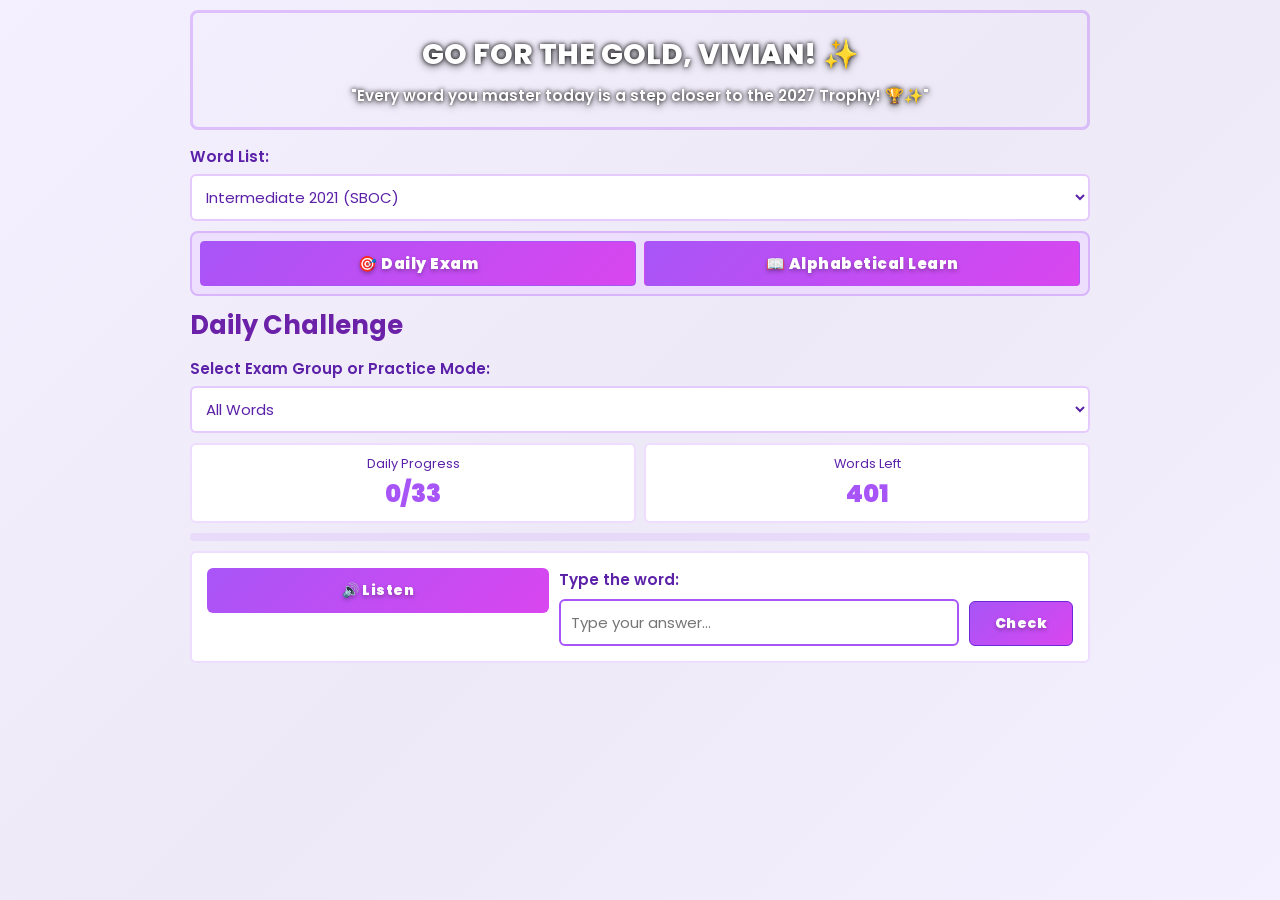
==== game.html @ 48dfe8df "Add files via upload" ====
<!DOCTYPE html>
<html lang="en">
<head>
    <meta charset="UTF-8">
    <meta name="viewport" content="width=device-width, initial-scale=1.0">
    <title>Spelling Bee 2027</title>
    <link href="https://fonts.googleapis.com/css2?family=Poppins:wght@300;400;600;700;900&display=swap" rel="stylesheet">
    <style>
        * {
            margin: 0;
            padding: 0;
            box-sizing: border-box;
        }

        body {
            background: linear-gradient(135deg, #f5f0ff 0%, #ede9f6 50%, #f5f0ff 100%);
            font-family: 'Poppins', sans-serif;
            color: #5b21a8;
            min-height: 100vh;
            padding: 10px;
        }

        .container {
            max-width: 900px;
            margin: 0 auto;
        }

        /* Header */
        .header {
            background-image: url('https://lh3.googleusercontent.com/aida-public/[base64]');
            /* background-size: cover; */
            background-position: left 25%;
            padding: 20px;
            border-radius: 8px;
            text-align: center;
            margin-bottom: 15px;
            border: 3px solid rgba(168, 85, 247, 0.3);
        }

        .header h1 {
            color: white;
            font-size: 1.8rem;
            font-weight: 800;
            margin: 0;
            text-shadow: 0 2px 8px rgba(0, 0, 0, 0.6), 0 0 4px rgba(0, 0, 0, 0.9);
        }

        .header p {
            color: white;
            font-size: 0.95rem;
            font-weight: 600;
            margin: 8px 0 0 0;
            text-shadow: 0 2px 8px rgba(0, 0, 0, 0.6), 0 0 4px rgba(0, 0, 0, 0.9);
        }

        /* Tabs */
        .tabs {
            display: flex;
            gap: 8px;
            background-color: rgba(233, 213, 255, 0.6);
            border-radius: 8px;
            padding: 8px;
            border: 2px solid rgba(168, 85, 247, 0.3);
            margin-bottom: 10px;
        }

        .tab-button {
            flex: 1;
            padding: 10px 16px;
            background-color: white;
            border: 1px solid rgba(168, 85, 247, 0.2);
            border-radius: 4px;
            font-weight: 900;
            font-size: 15px;
            cursor: pointer;
            transition: all 0.3s ease;
            font-family: 'Poppins', sans-serif;
        }

        .tab-button:hover {
            transform: translateY(-2px);
        }

        .tab-button.active {
            background: linear-gradient(135deg, #a855f7 0%, #d946ef 100%);
            color: white;
            border: 1px solid #a855f7;
        }

        /* Tab Content */
        .tab-content {
            display: none;
        }

        .tab-content.active {
            display: block;
        }

        h2 {
            color: #6b21a8;
            font-weight: 700;
            margin-bottom: 12px;
            font-size: 1.6rem;
        }

        h3 {
            color: #6b21a8;
            font-weight: 700;
            margin: 8px 0 6px 0;
            font-size: 1.1rem;
        }

        h4 {
            color: #6b21a8;
            font-weight: 700;
            margin-bottom: 8px;
        }

        /* Form Elements */
        label {
            display: block;
            margin-bottom: 6px;
            font-weight: 600;
            color: #5b21a8;
            font-size: 0.95rem;
        }

        select, input[type="text"] {
            width: 100%;
            padding: 10px;
            margin-bottom: 10px;
            border: 2px solid rgba(168, 85, 247, 0.3);
            border-radius: 6px;
            font-size: 15px;
            background-color: white;
            color: #5b21a8;
            font-family: 'Poppins', sans-serif;
            transition: all 0.3s ease;
        }

        select:focus, input[type="text"]:focus {
            border-color: #a855f7;
            outline: none;
        }

        /* Progress */
        .stats {
            display: grid;
            grid-template-columns: 1fr 1fr;
            gap: 8px;
            margin-bottom: 10px;
        }

        .stat-box {
            background-color: white;
            padding: 10px;
            border-radius: 6px;
            border: 2px solid rgba(168, 85, 247, 0.2);
            text-align: center;
        }

        .stat-label {
            font-size: 0.8rem;
            margin-bottom: 3px;
        }

        .stat-value {
            font-size: 1.5rem;
            font-weight: 900;
            color: #a855f7;
        }

        .progress-bar {
            width: 100%;
            height: 8px;
            background-color: rgba(168, 85, 247, 0.1);
            border-radius: 5px;
            overflow: hidden;
            margin-bottom: 10px;
        }

        .progress-fill {
            height: 100%;
            background: linear-gradient(90deg, #a855f7 0%, #d946ef 50%, #fbbf24 100%);
            width: 0%;
            transition: width 0.3s ease;
            border-radius: 5px;
        }

        /* Exam Section */
        .exam-container {
            background-color: white;
            padding: 15px;
            border-radius: 6px;
            border: 2px solid rgba(168, 85, 247, 0.2);
            margin-bottom: 10px;
        }

        .exam-grid {
            display: grid;
            grid-template-columns: 1fr 1.5fr;
            gap: 10px;
            align-items: start;
        }

        .exam-left {
            display: flex;
            flex-direction: column;
            gap: 8px;
        }

        .exam-right {
            display: flex;
            flex-direction: column;
            gap: 8px;
        }

        .exam-right label {
            margin-bottom: 0;
        }

        .exam-right input {
            margin-bottom: 0;
        }

        .audio-button {
            background: linear-gradient(135deg, #a855f7 0%, #d946ef 100%);
            color: white;
            border: none;
            padding: 12px 20px;
            border-radius: 6px;
            font-weight: 900;
            font-size: 14px;
            cursor: pointer;
            transition: all 0.3s ease;
            margin-bottom: 10px;
            width: 100%;
            font-family: 'Poppins', sans-serif;
        }

        .audio-button:hover {
            transform: translateY(-2px);
        }

        button {
            background: linear-gradient(135deg, #a855f7 0%, #d946ef 100%);
            color: white;
            border: 1px solid #6d28d9;
            border-radius: 6px;
            padding: 11px 25px;
            font-weight: 900;
            font-size: 14px;
            cursor: pointer;
            transition: all 0.3s ease;
            text-shadow: 0 2px 4px rgba(0, 0, 0, 0.3);
            letter-spacing: 0.5px;
            font-family: 'Poppins', sans-serif;
        }

        button:hover {
            transform: translateY(-2px);
        }

        button:disabled {
            opacity: 0.6;
            cursor: not-allowed;
        }

        /* Messages */
        .message {
            padding: 12px;
            border-radius: 6px;
            margin-bottom: 10px;
            border: 2px solid;
            font-size: 0.95rem;
        }

        .success {
            background-color: rgba(34, 197, 94, 0.1);
            border-color: #22c55e;
            color: #15803d;
        }

        .error {
            background-color: rgba(239, 68, 68, 0.1);
            border-color: #ef4444;
            color: #dc2626;
        }

        .info {
            background-color: rgba(59, 130, 246, 0.1);
            border-color: #3b82f6;
            color: #1e40af;
        }

        /* Study List */
        .study-item {
            background-color: white;
            padding: 12px;
            border-radius: 6px;
            border: 2px solid rgba(168, 85, 247, 0.2);
            margin-bottom: 10px;
        }

        .study-definition {
            color: #5b21a8;
            font-size: 0.9rem;
            margin-bottom: 8px;
            font-weight: 500;
        }

        .divider {
            border: none;
            border-top: 1px solid rgba(168, 85, 247, 0.2);
            margin: 30px 0;
        }

        /* Form Input Row */
        .form-row {
            display: grid;
            grid-template-columns: 1fr auto;
            gap: 10px;
            align-items: flex-end;
        }

        .form-row input {
            margin-bottom: 0;
        }

        .form-row button {
            margin: 0;
        }

        /* Fireworks */
        .fireworks-container {
            display: none;
            position: fixed;
            top: 0;
            left: 0;
            width: 100%;
            height: 100%;
            pointer-events: none;
            z-index: 9999;
            background: rgba(0, 0, 0, 0.1);
        }

        .fireworks-container.active {
            display: block;
        }

        .firework {
            position: absolute;
            width: 10px;
            height: 10px;
            border-radius: 50%;
            pointer-events: none;
            animation: burst 1s ease-out forwards;
        }

        @keyframes burst {
            to {
                transform: translate(var(--tx), var(--ty));
                opacity: 0;
            }
        }

        .celebration-message {
            position: fixed;
            top: 50%;
            left: 50%;
            transform: translate(-50%, -50%);
            font-size: 4rem;
            font-weight: 900;
            text-align: center;
            z-index: 10000;
            animation: bounce 0.8s ease-in-out;
            pointer-events: none;
        }

        @keyframes bounce {
            0% {
                transform: translate(-50%, -50%) scale(0);
            }
            50% {
                transform: translate(-50%, -50%) scale(1.2);
            }
            100% {
                transform: translate(-50%, -50%) scale(1);
            }
        }

        /* Responsive */
        @media (max-width: 600px) {
            .header h1 {
                font-size: 1.6rem;
            }

            .header p {
                font-size: 0.9rem;
            }

            .stats {
                grid-template-columns: 1fr;
            }

            h2 {
                font-size: 1.3rem;
                margin-bottom: 10px;
            }
        }
    </style>
</head>
<body>
    <div class="container">
        <!-- Header -->
        <div class="header">
            <h1>GO FOR THE GOLD, VIVIAN! ✨</h1>
            <p>"Every word you master today is a step closer to the 2027 Trophy! 🏆✨"</p>
        </div>

        <!-- Word List -->
        <label for="word-list">Word List:</label>
        <select id="word-list" onchange="changeWordList()"></select>

        <!-- Tabs -->
        <div class="tabs">
            <button class="tab-button active" onclick="switchTab('exam')">🎯 Daily Exam</button>
            <button class="tab-button" onclick="switchTab('learn')">📖 Alphabetical Learn</button>
        </div>

        <!-- TAB 1: DAILY EXAM -->
        <div id="exam" class="tab-content active">
            <h2>Daily Challenge</h2>
            
            <label for="exam-group">Select Exam Group or Practice Mode:</label>
            <select id="exam-group" onchange="handleExamModeChange()">
                <option value="all">All Words</option>
                <option value="incorrect">❌ Incorrect Words Only</option>
            </select>

            <div id="group-options" style="display: none;">
                <label for="group-number">Select Group (1-<span class="group-count">12</span>):</label>
                <select id="group-number" onchange="handleExamModeChange()">
                    <option value="">-- Select --</option>
                </select>
            </div>

            <div id="exam-container"></div>
        </div>

        <!-- TAB 2: ALPHABETICAL LEARN -->
        <div id="learn" class="tab-content">
            <h2>📖 Alphabetical Study Groups</h2>
            
            <label for="learn-group">Select Learning Group (1-<span class="group-count">12</span>):</label>
            <select id="learn-group" onchange="loadLearningGroup()">
                <option value="">-- Select --</option>
            </select>

            <div id="learn-container"></div>
        </div>
    </div>

    <div id="fireworks-container" class="fireworks-container"></div>
    <div id="celebration-message" class="celebration-message"></div>

    <script>
        // State Management
        const state = {
            words: null,
            currentTab: 'exam',
            currentExamMode: 'all',
            currentGroup: null,
            currentWord: null,
            wordQueue: [],
            attempts: 0,
            lastResult: null,
            scores: {}, // date: { correct: n, total: n }
            incorrectWordsCount: {}, // { word: mistakeCount, ... }
            randomPool: null, // Random 33-word pool from kingdom selection
            selectedKingdom: null
        };

        // Initialize
        document.addEventListener('DOMContentLoaded', () => {
            // Check for kingdom parameter from onboarding
            const urlParams = new URLSearchParams(window.location.search);
            const kingdomId = urlParams.get('kingdom');
            if (kingdomId) {
                state.selectedKingdom = parseInt(kingdomId);
                state.currentExamMode = 'kingdom';
            }
            
            loadState();
            loadWords();
        });

        function loadState() {
            const saved = localStorage.getItem('spellingBeeState');
            if (saved) {
                const data = JSON.parse(saved);
                state.scores = data.scores || {};
                state.incorrectWordsCount = data.incorrectWordsCount || {};
            }
        }

        function saveState() {
            localStorage.setItem('spellingBeeState', JSON.stringify({
                scores: state.scores,
                incorrectWordsCount: state.incorrectWordsCount
            }));
        }

        // Available word lists. Lists without recorded audio use text-to-speech.
        const WORD_LISTS = {
            intermediate2021: { name: 'Intermediate 2021 (SBOC)', file: 'words_intermediate_2021.json', hasAudio: false },
            original: { name: 'Original List', file: 'words.json', hasAudio: true }
        };
        const DEFAULT_WORD_LIST = 'intermediate2021';

        function getWordListKey() {
            let key = null;
            try { key = localStorage.getItem('spellingBeeWordList'); } catch (e) {}
            return WORD_LISTS[key] ? key : DEFAULT_WORD_LIST;
        }

        function changeWordList() {
            try { localStorage.setItem('spellingBeeWordList', document.getElementById('word-list').value); } catch (e) {}
            location.reload();
        }

        async function loadWords() {
            const listKey = getWordListKey();
            const listSelect = document.getElementById('word-list');
            Object.entries(WORD_LISTS).forEach(([key, list]) => {
                const option = document.createElement('option');
                option.value = key;
                option.textContent = list.name;
                option.selected = key === listKey;
                listSelect.appendChild(option);
            });

            try {
                const response = await fetch(WORD_LISTS[listKey].file);
                state.words = await response.json();
                
                // Add group property to each word
                state.words.groups.forEach(group => {
                    group.words.forEach(word => {
                        word.group = group.group;
                    });
                });
                
                initializeUI();
            } catch (error) {
                console.error('Error loading words:', error);
                document.getElementById('exam-container').innerHTML = '<div class="message error">Error: Could not load ' + WORD_LISTS[listKey].file + '. Make sure it\'s in the same directory as game.html</div>';
            }
        }

        function initializeUI() {
            document.querySelectorAll('.group-count').forEach(el => el.textContent = state.words.total_groups);

            // Populate group selects
            const groupSelects = document.querySelectorAll('#group-number, #learn-group');
            groupSelects.forEach(select => {
                for (let i = 1; i <= state.words.total_groups; i++) {
                    const option = document.createElement('option');
                    option.value = i;
                    option.textContent = `Group ${i}`;
                    select.appendChild(option);
                }
            });

            // If coming from kingdom selection, load directly
            if (state.selectedKingdom) {
                loadExamMode();
            } else {
                // Set default exam mode
                handleExamModeChange();
            }
        }

        function switchTab(tab) {
            state.currentTab = tab;
            document.querySelectorAll('.tab-content').forEach(el => el.classList.remove('active'));
            document.querySelectorAll('.tab-button').forEach(el => el.classList.remove('active'));
            document.getElementById(tab).classList.add('active');
            document.querySelector(`[onclick="switchTab('${tab}')"]`).classList.add('active');
        }

        function handleExamModeChange() {
            const modeSelect = document.getElementById('exam-group');
            const groupOptions = document.getElementById('group-options');
            const mode = modeSelect.value;

            state.currentExamMode = mode;

            if (mode === 'all' || mode === 'incorrect') {
                groupOptions.style.display = 'none';
                loadExamMode();
            } else {
                groupOptions.style.display = 'block';
                const groupNum = document.getElementById('group-number').value;
                if (groupNum) {
                    loadExamMode(parseInt(groupNum));
                }
            }
        }

        function loadExamMode(groupNum = null) {
            const container = document.getElementById('exam-container');

            if (!state.words) {
                container.innerHTML = '<div class="message error">Words not loaded</div>';
                return;
            }

            let pool = [];

            if (state.currentExamMode === 'kingdom') {
                // Generate random 33-word pool from all words
                const allWords = state.words.groups.flatMap(g => g.words);
                state.randomPool = getRandomWords(allWords, 33);
                pool = state.randomPool;
            } else if (state.currentExamMode === 'all') {
                pool = state.words.groups.flatMap(g => g.words);
            } else if (state.currentExamMode === 'incorrect') {
                pool = state.words.groups.flatMap(g => g.words).filter(w => state.incorrectWordsCount.hasOwnProperty(w.word));
            }

            if (pool.length === 0) {
                container.innerHTML = '<div class="message info">No words found in this mode.</div>';
                return;
            }

            // Shuffle and set word queue
            state.wordQueue = pool.map((_, i) => i).sort(() => Math.random() - 0.5);
            loadNextExamWord(pool);
            renderExam(pool);
        }

        function getRandomWords(allWords, count) {
            // Shuffle and pick random words
            const shuffled = [...allWords].sort(() => Math.random() - 0.5);
            return shuffled.slice(0, count);
        }

        function loadNextExamWord(pool) {
            if (state.wordQueue.length > 0) {
                const idx = state.wordQueue.shift();
                state.currentWord = pool[idx];
                state.attempts = 0;
                state.lastResult = null;
            } else {
                state.currentWord = null;
            }
        }

        function renderExam(pool) {
            const container = document.getElementById('exam-container');
            const today = new Date().toISOString().split('T')[0];
            const todayScore = state.scores[today] || { correct: 0, total: 0 };

            // Trigger fireworks on perfect score
            if (todayScore.correct === 33 && state.lastResult && state.lastResult.is_correct) {
                triggerFireworks();
            }

            if (!state.currentWord) {
                container.innerHTML = `
                    <div class="message info">No more words in this session. Great effort! 🎉</div>
                    <button onclick="location.reload()">Restart</button>
                `;
                return;
            }

            const word = state.currentWord.word;
            // Use group property from word if available (for random pools), otherwise calculate from pool index
            const groupNum = state.currentWord.group || (Math.floor(pool.indexOf(state.currentWord) / 33) + 1);
            const audioPath = `audio/group_${groupNum}/${word.replace(/\s+/g, '_').toLowerCase()}.mp3`;

            let html = `
                <div class="stats">
                    <div class="stat-box">
                        <div class="stat-label">Daily Progress</div>
                        <div class="stat-value">${todayScore.correct}/33</div>
                    </div>
                    <div class="stat-box">
                        <div class="stat-label">Words Left</div>
                        <div class="stat-value">${state.wordQueue.length}</div>
                    </div>
                </div>

                <div class="progress-bar">
                    <div class="progress-fill" style="width: ${Math.min(todayScore.correct / 33 * 100, 100)}%"></div>
                </div>
            `;

            if (state.lastResult) {
                const res = state.lastResult;
                if (res.is_correct) {
                    html += `<div class="message success">✅ Correct! Ready for the next word?</div>`;
                } else {
                    html += `
                        <div class="message error">
                            ❌ Incorrect - Correct Spelling: <strong>${res.word}</strong><br>
                            Meaning: ${res.definition}
                        </div>
                    `;
                }
            }

            html += `
                <div class="exam-container">
                    <div class="exam-grid">
                        <div class="exam-left">
                            <button class="audio-button" onclick="playAudio('${audioPath}', '${word}')">🔊 Listen</button>
            `;

            if (state.lastResult && !state.lastResult.is_correct) {
                html += `<button onclick="nextWord()" style="width: 100%;">Next Word</button>`;
            }

            html += `
                        </div>
                        <div class="exam-right">
                            <label for="spell-input">Type the word:</label>
                            <div class="form-row">
                                <input type="text" id="spell-input" placeholder="Type your answer..." autocomplete="off">
                                <button onclick="checkSpelling()">Check</button>
                            </div>
                        </div>
                    </div>
                </div>
            `;

            container.innerHTML = html;

            // Focus on input and clear it
            const inputField = document.getElementById('spell-input');
            if (inputField) {
                inputField.value = '';
                setTimeout(() => inputField.focus(), 100);
            }
        }

        function playAudio(path, word) {
            if (!WORD_LISTS[getWordListKey()].hasAudio) {
                speakWord(word);
                return;
            }
            const audio = new Audio(path);
            audio.playbackRate = 0.8;
            audio.play().catch(() => speakWord(word));
        }

        function speakWord(word) {
            if (!('speechSynthesis' in window)) {
                alert('Text-to-speech is not supported in this browser.');
                return;
            }
            window.speechSynthesis.cancel();
            const utterance = new SpeechSynthesisUtterance(word);
            utterance.lang = 'en-CA';
            utterance.rate = 0.8;
            window.speechSynthesis.speak(utterance);
        }

        function triggerFireworks() {
            const container = document.getElementById('fireworks-container');
            const message = document.getElementById('celebration-message');
            
            container.classList.add('active');
            message.innerHTML = '🎉 Perfect Score! 🎉<br>Amazing Job! 🏆';
            message.style.display = 'block';
            
            const colors = ['#FF6B6B', '#4ECDC4', '#45B7D1', '#FFA07A', '#98D8C8', '#F7DC6F', '#BB8FCE'];
            
            for (let i = 0; i < 150; i++) {
                setTimeout(() => {
                    const firework = document.createElement('div');
                    firework.classList.add('firework');
                    const color = colors[Math.floor(Math.random() * colors.length)];
                    firework.style.backgroundColor = color;
                    
                    const x = Math.random() * window.innerWidth;
                    const y = Math.random() * window.innerHeight;
                    firework.style.left = x + 'px';
                    firework.style.top = y + 'px';
                    
                    const angle = (Math.random() * Math.PI * 2);
                    const distance = 100 + Math.random() * 200;
                    const tx = Math.cos(angle) * distance;
                    const ty = Math.sin(angle) * distance;
                    
                    firework.style.setProperty('--tx', tx + 'px');
                    firework.style.setProperty('--ty', ty + 'px');
                    
                    container.appendChild(firework);
                    
                    setTimeout(() => firework.remove(), 1000);
                }, i * 30);
            }
            
            setTimeout(() => {
                container.classList.remove('active');
                message.style.display = 'none';
            }, 5000);
        }

        function checkSpelling() {
            const input = document.getElementById('spell-input').value.trim().toLowerCase();
            const correct = input === state.currentWord.word.trim().toLowerCase();

            const today = new Date().toISOString().split('T')[0];
            if (!state.scores[today]) {
                state.scores[today] = { correct: 0, total: 0 };
            }

            state.attempts++;

            if (correct) {
                state.scores[today].correct++;
                state.scores[today].total++;
                // Auto-advance to next word on correct answer
                const pool = state.words.groups.flatMap(g => g.words);
                loadNextExamWord(pool);
                state.lastResult = {
                    is_correct: true,
                    was_just_correct: true
                };
            } else {
                state.scores[today].total++;
                // Track incorrect word and increment count
                const word = state.currentWord.word;
                if (state.incorrectWordsCount.hasOwnProperty(word)) {
                    state.incorrectWordsCount[word]++;
                } else {
                    state.incorrectWordsCount[word] = 1;
                }
                state.lastResult = {
                    is_correct: false,
                    word: state.currentWord.word,
                    definition: state.currentWord.definition
                };
            }

            saveState();
            renderExam(state.words.groups.flatMap(g => g.words));
        }

        function nextWord() {
            const pool = state.words.groups.flatMap(g => g.words);
            loadNextExamWord(pool);
            renderExam(pool);
        }

        function loadLearningGroup() {
            const groupNum = parseInt(document.getElementById('learn-group').value);
            if (!groupNum) {
                document.getElementById('learn-container').innerHTML = '';
                return;
            }

            const group = state.words.groups.find(g => g.group === groupNum);
            if (!group) return;

            let html = '';
            group.words.forEach((word, idx) => {
                const audioPath = `audio/group_${groupNum}/${word.word.replace(/\s+/g, '_').toLowerCase()}.mp3`;
                html += `
                    <div class="study-item">
                        <h4>${word.word}</h4>
                        <div class="study-definition"><strong>Meaning:</strong> ${word.definition}</div>
                        <button class="audio-button" onclick="playAudio('${audioPath}', '${word.word}')">🔊 Listen</button>
                    </div>
                `;
            });

            document.getElementById('learn-container').innerHTML = html;
        }
    </script>
</body>
</html>
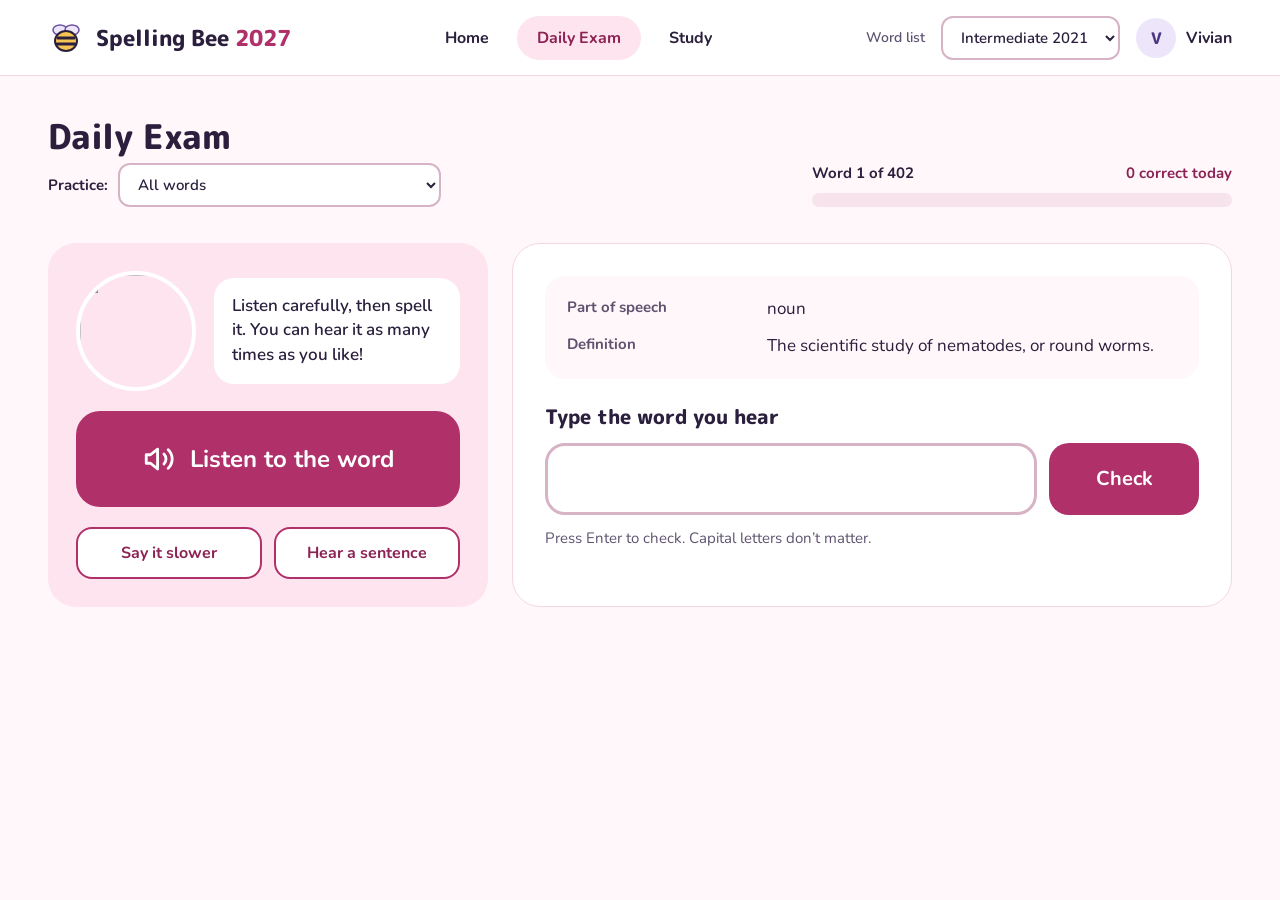
==== commit 81e88b22: "Add files via upload" ====
--- a/game.html
+++ b/game.html
@@ -1,885 +1,441 @@
-<!DOCTYPE html>
-<html lang="en">
-<head>
-    <meta charset="UTF-8">
-    <meta name="viewport" content="width=device-width, initial-scale=1.0">
-    <title>Spelling Bee 2027</title>
-    <link href="https://fonts.googleapis.com/css2?family=Poppins:wght@300;400;600;700;900&display=swap" rel="stylesheet">
-    <style>
-        * {
-            margin: 0;
-            padding: 0;
-            box-sizing: border-box;
-        }
-
-        body {
-            background: linear-gradient(135deg, #f5f0ff 0%, #ede9f6 50%, #f5f0ff 100%);
-            font-family: 'Poppins', sans-serif;
-            color: #5b21a8;
-            min-height: 100vh;
-            padding: 10px;
-        }
-
-        .container {
-            max-width: 900px;
-            margin: 0 auto;
-        }
-
-        /* Header */
-        .header {
-            background-image: url('https://lh3.googleusercontent.com/aida-public/[base64]');
-            /* background-size: cover; */
-            background-position: left 25%;
-            padding: 20px;
-            border-radius: 8px;
-            text-align: center;
-            margin-bottom: 15px;
-            border: 3px solid rgba(168, 85, 247, 0.3);
-        }
-
-        .header h1 {
-            color: white;
-            font-size: 1.8rem;
-            font-weight: 800;
-            margin: 0;
-            text-shadow: 0 2px 8px rgba(0, 0, 0, 0.6), 0 0 4px rgba(0, 0, 0, 0.9);
-        }
-
-        .header p {
-            color: white;
-            font-size: 0.95rem;
-            font-weight: 600;
-            margin: 8px 0 0 0;
-            text-shadow: 0 2px 8px rgba(0, 0, 0, 0.6), 0 0 4px rgba(0, 0, 0, 0.9);
-        }
-
-        /* Tabs */
-        .tabs {
-            display: flex;
-            gap: 8px;
-            background-color: rgba(233, 213, 255, 0.6);
-            border-radius: 8px;
-            padding: 8px;
-            border: 2px solid rgba(168, 85, 247, 0.3);
-            margin-bottom: 10px;
-        }
-
-        .tab-button {
-            flex: 1;
-            padding: 10px 16px;
-            background-color: white;
-            border: 1px solid rgba(168, 85, 247, 0.2);
-            border-radius: 4px;
-            font-weight: 900;
-            font-size: 15px;
-            cursor: pointer;
-            transition: all 0.3s ease;
-            font-family: 'Poppins', sans-serif;
-        }
-
-        .tab-button:hover {
-            transform: translateY(-2px);
-        }
-
-        .tab-button.active {
-            background: linear-gradient(135deg, #a855f7 0%, #d946ef 100%);
-            color: white;
-            border: 1px solid #a855f7;
-        }
-
-        /* Tab Content */
-        .tab-content {
-            display: none;
-        }
-
-        .tab-content.active {
-            display: block;
-        }
-
-        h2 {
-            color: #6b21a8;
-            font-weight: 700;
-            margin-bottom: 12px;
-            font-size: 1.6rem;
-        }
-
-        h3 {
-            color: #6b21a8;
-            font-weight: 700;
-            margin: 8px 0 6px 0;
-            font-size: 1.1rem;
-        }
-
-        h4 {
-            color: #6b21a8;
-            font-weight: 700;
-            margin-bottom: 8px;
-        }
-
-        /* Form Elements */
-        label {
-            display: block;
-            margin-bottom: 6px;
-            font-weight: 600;
-            color: #5b21a8;
-            font-size: 0.95rem;
-        }
-
-        select, input[type="text"] {
-            width: 100%;
-            padding: 10px;
-            margin-bottom: 10px;
-            border: 2px solid rgba(168, 85, 247, 0.3);
-            border-radius: 6px;
-            font-size: 15px;
-            background-color: white;
-            color: #5b21a8;
-            font-family: 'Poppins', sans-serif;
-            transition: all 0.3s ease;
-        }
-
-        select:focus, input[type="text"]:focus {
-            border-color: #a855f7;
-            outline: none;
-        }
-
-        /* Progress */
-        .stats {
-            display: grid;
-            grid-template-columns: 1fr 1fr;
-            gap: 8px;
-            margin-bottom: 10px;
-        }
-
-        .stat-box {
-            background-color: white;
-            padding: 10px;
-            border-radius: 6px;
-            border: 2px solid rgba(168, 85, 247, 0.2);
-            text-align: center;
-        }
-
-        .stat-label {
-            font-size: 0.8rem;
-            margin-bottom: 3px;
-        }
-
-        .stat-value {
-            font-size: 1.5rem;
-            font-weight: 900;
-            color: #a855f7;
-        }
-
-        .progress-bar {
-            width: 100%;
-            height: 8px;
-            background-color: rgba(168, 85, 247, 0.1);
-            border-radius: 5px;
-            overflow: hidden;
-            margin-bottom: 10px;
-        }
-
-        .progress-fill {
-            height: 100%;
-            background: linear-gradient(90deg, #a855f7 0%, #d946ef 50%, #fbbf24 100%);
-            width: 0%;
-            transition: width 0.3s ease;
-            border-radius: 5px;
-        }
-
-        /* Exam Section */
-        .exam-container {
-            background-color: white;
-            padding: 15px;
-            border-radius: 6px;
-            border: 2px solid rgba(168, 85, 247, 0.2);
-            margin-bottom: 10px;
-        }
-
-        .exam-grid {
-            display: grid;
-            grid-template-columns: 1fr 1.5fr;
-            gap: 10px;
-            align-items: start;
-        }
-
-        .exam-left {
-            display: flex;
-            flex-direction: column;
-            gap: 8px;
-        }
-
-        .exam-right {
-            display: flex;
-            flex-direction: column;
-            gap: 8px;
-        }
-
-        .exam-right label {
-            margin-bottom: 0;
-        }
-
-        .exam-right input {
-            margin-bottom: 0;
-        }
-
-        .audio-button {
-            background: linear-gradient(135deg, #a855f7 0%, #d946ef 100%);
-            color: white;
-            border: none;
-            padding: 12px 20px;
-            border-radius: 6px;
-            font-weight: 900;
-            font-size: 14px;
-            cursor: pointer;
-            transition: all 0.3s ease;
-            margin-bottom: 10px;
-            width: 100%;
-            font-family: 'Poppins', sans-serif;
-        }
-
-        .audio-button:hover {
-            transform: translateY(-2px);
-        }
-
-        button {
-            background: linear-gradient(135deg, #a855f7 0%, #d946ef 100%);
-            color: white;
-            border: 1px solid #6d28d9;
-            border-radius: 6px;
-            padding: 11px 25px;
-            font-weight: 900;
-            font-size: 14px;
-            cursor: pointer;
-            transition: all 0.3s ease;
-            text-shadow: 0 2px 4px rgba(0, 0, 0, 0.3);
-            letter-spacing: 0.5px;
-            font-family: 'Poppins', sans-serif;
-        }
-
-        button:hover {
-            transform: translateY(-2px);
-        }
-
-        button:disabled {
-            opacity: 0.6;
-            cursor: not-allowed;
-        }
-
-        /* Messages */
-        .message {
-            padding: 12px;
-            border-radius: 6px;
-            margin-bottom: 10px;
-            border: 2px solid;
-            font-size: 0.95rem;
-        }
-
-        .success {
-            background-color: rgba(34, 197, 94, 0.1);
-            border-color: #22c55e;
-            color: #15803d;
-        }
-
-        .error {
-            background-color: rgba(239, 68, 68, 0.1);
-            border-color: #ef4444;
-            color: #dc2626;
-        }
-
-        .info {
-            background-color: rgba(59, 130, 246, 0.1);
-            border-color: #3b82f6;
-            color: #1e40af;
-        }
-
-        /* Study List */
-        .study-item {
-            background-color: white;
-            padding: 12px;
-            border-radius: 6px;
-            border: 2px solid rgba(168, 85, 247, 0.2);
-            margin-bottom: 10px;
-        }
-
-        .study-definition {
-            color: #5b21a8;
-            font-size: 0.9rem;
-            margin-bottom: 8px;
-            font-weight: 500;
-        }
-
-        .divider {
-            border: none;
-            border-top: 1px solid rgba(168, 85, 247, 0.2);
-            margin: 30px 0;
-        }
-
-        /* Form Input Row */
-        .form-row {
-            display: grid;
-            grid-template-columns: 1fr auto;
-            gap: 10px;
-            align-items: flex-end;
-        }
-
-        .form-row input {
-            margin-bottom: 0;
-        }
-
-        .form-row button {
-            margin: 0;
-        }
-
-        /* Fireworks */
-        .fireworks-container {
-            display: none;
-            position: fixed;
-            top: 0;
-            left: 0;
-            width: 100%;
-            height: 100%;
-            pointer-events: none;
-            z-index: 9999;
-            background: rgba(0, 0, 0, 0.1);
-        }
-
-        .fireworks-container.active {
-            display: block;
-        }
-
-        .firework {
-            position: absolute;
-            width: 10px;
-            height: 10px;
-            border-radius: 50%;
-            pointer-events: none;
-            animation: burst 1s ease-out forwards;
-        }
-
-        @keyframes burst {
-            to {
-                transform: translate(var(--tx), var(--ty));
-                opacity: 0;
-            }
-        }
-
-        .celebration-message {
-            position: fixed;
-            top: 50%;
-            left: 50%;
-            transform: translate(-50%, -50%);
-            font-size: 4rem;
-            font-weight: 900;
-            text-align: center;
-            z-index: 10000;
-            animation: bounce 0.8s ease-in-out;
-            pointer-events: none;
-        }
-
-        @keyframes bounce {
-            0% {
-                transform: translate(-50%, -50%) scale(0);
-            }
-            50% {
-                transform: translate(-50%, -50%) scale(1.2);
-            }
-            100% {
-                transform: translate(-50%, -50%) scale(1);
-            }
-        }
-
-        /* Responsive */
-        @media (max-width: 600px) {
-            .header h1 {
-                font-size: 1.6rem;
-            }
-
-            .header p {
-                font-size: 0.9rem;
-            }
-
-            .stats {
-                grid-template-columns: 1fr;
-            }
-
-            h2 {
-                font-size: 1.3rem;
-                margin-bottom: 10px;
-            }
-        }
-    </style>
-</head>
-<body>
-    <div class="container">
-        <!-- Header -->
-        <div class="header">
-            <h1>GO FOR THE GOLD, VIVIAN! ✨</h1>
-            <p>"Every word you master today is a step closer to the 2027 Trophy! 🏆✨"</p>
-        </div>
-
-        <!-- Word List -->
-        <label for="word-list">Word List:</label>
-        <select id="word-list" onchange="changeWordList()"></select>
-
-        <!-- Tabs -->
-        <div class="tabs">
-            <button class="tab-button active" onclick="switchTab('exam')">🎯 Daily Exam</button>
-            <button class="tab-button" onclick="switchTab('learn')">📖 Alphabetical Learn</button>
-        </div>
-
-        <!-- TAB 1: DAILY EXAM -->
-        <div id="exam" class="tab-content active">
-            <h2>Daily Challenge</h2>
-            
-            <label for="exam-group">Select Exam Group or Practice Mode:</label>
-            <select id="exam-group" onchange="handleExamModeChange()">
-                <option value="all">All Words</option>
-                <option value="incorrect">❌ Incorrect Words Only</option>
-            </select>
-
-            <div id="group-options" style="display: none;">
-                <label for="group-number">Select Group (1-<span class="group-count">12</span>):</label>
-                <select id="group-number" onchange="handleExamModeChange()">
-                    <option value="">-- Select --</option>
-                </select>
-            </div>
-
-            <div id="exam-container"></div>
-        </div>
-
-        <!-- TAB 2: ALPHABETICAL LEARN -->
-        <div id="learn" class="tab-content">
-            <h2>📖 Alphabetical Study Groups</h2>
-            
-            <label for="learn-group">Select Learning Group (1-<span class="group-count">12</span>):</label>
-            <select id="learn-group" onchange="loadLearningGroup()">
-                <option value="">-- Select --</option>
-            </select>
-
-            <div id="learn-container"></div>
-        </div>
-    </div>
-
-    <div id="fireworks-container" class="fireworks-container"></div>
-    <div id="celebration-message" class="celebration-message"></div>
-
-    <script>
-        // State Management
-        const state = {
-            words: null,
-            currentTab: 'exam',
-            currentExamMode: 'all',
-            currentGroup: null,
-            currentWord: null,
-            wordQueue: [],
-            attempts: 0,
-            lastResult: null,
-            scores: {}, // date: { correct: n, total: n }
-            incorrectWordsCount: {}, // { word: mistakeCount, ... }
-            randomPool: null, // Random 33-word pool from kingdom selection
-            selectedKingdom: null
-        };
-
-        // Initialize
-        document.addEventListener('DOMContentLoaded', () => {
-            // Check for kingdom parameter from onboarding
-            const urlParams = new URLSearchParams(window.location.search);
-            const kingdomId = urlParams.get('kingdom');
-            if (kingdomId) {
-                state.selectedKingdom = parseInt(kingdomId);
-                state.currentExamMode = 'kingdom';
-            }
-            
-            loadState();
-            loadWords();
-        });
-
-        function loadState() {
-            const saved = localStorage.getItem('spellingBeeState');
-            if (saved) {
-                const data = JSON.parse(saved);
-                state.scores = data.scores || {};
-                state.incorrectWordsCount = data.incorrectWordsCount || {};
-            }
-        }
-
-        function saveState() {
-            localStorage.setItem('spellingBeeState', JSON.stringify({
-                scores: state.scores,
-                incorrectWordsCount: state.incorrectWordsCount
-            }));
-        }
-
-        // Available word lists. Lists without recorded audio use text-to-speech.
-        const WORD_LISTS = {
-            intermediate2021: { name: 'Intermediate 2021 (SBOC)', file: 'words_intermediate_2021.json', hasAudio: false },
-            original: { name: 'Original List', file: 'words.json', hasAudio: true }
-        };
-        const DEFAULT_WORD_LIST = 'intermediate2021';
-
-        function getWordListKey() {
-            let key = null;
-            try { key = localStorage.getItem('spellingBeeWordList'); } catch (e) {}
-            return WORD_LISTS[key] ? key : DEFAULT_WORD_LIST;
-        }
-
-        function changeWordList() {
-            try { localStorage.setItem('spellingBeeWordList', document.getElementById('word-list').value); } catch (e) {}
-            location.reload();
-        }
-
-        async function loadWords() {
-            const listKey = getWordListKey();
-            const listSelect = document.getElementById('word-list');
-            Object.entries(WORD_LISTS).forEach(([key, list]) => {
-                const option = document.createElement('option');
-                option.value = key;
-                option.textContent = list.name;
-                option.selected = key === listKey;
-                listSelect.appendChild(option);
-            });
-
-            try {
-                const response = await fetch(WORD_LISTS[listKey].file);
-                state.words = await response.json();
-                
-                // Add group property to each word
-                state.words.groups.forEach(group => {
-                    group.words.forEach(word => {
-                        word.group = group.group;
-                    });
-                });
-                
-                initializeUI();
-            } catch (error) {
-                console.error('Error loading words:', error);
-                document.getElementById('exam-container').innerHTML = '<div class="message error">Error: Could not load ' + WORD_LISTS[listKey].file + '. Make sure it\'s in the same directory as game.html</div>';
-            }
-        }
-
-        function initializeUI() {
-            document.querySelectorAll('.group-count').forEach(el => el.textContent = state.words.total_groups);
-
-            // Populate group selects
-            const groupSelects = document.querySelectorAll('#group-number, #learn-group');
-            groupSelects.forEach(select => {
-                for (let i = 1; i <= state.words.total_groups; i++) {
-                    const option = document.createElement('option');
-                    option.value = i;
-                    option.textContent = `Group ${i}`;
-                    select.appendChild(option);
-                }
-            });
-
-            // If coming from kingdom selection, load directly
-            if (state.selectedKingdom) {
-                loadExamMode();
-            } else {
-                // Set default exam mode
-                handleExamModeChange();
-            }
-        }
-
-        function switchTab(tab) {
-            state.currentTab = tab;
-            document.querySelectorAll('.tab-content').forEach(el => el.classList.remove('active'));
-            document.querySelectorAll('.tab-button').forEach(el => el.classList.remove('active'));
-            document.getElementById(tab).classList.add('active');
-            document.querySelector(`[onclick="switchTab('${tab}')"]`).classList.add('active');
-        }
-
-        function handleExamModeChange() {
-            const modeSelect = document.getElementById('exam-group');
-            const groupOptions = document.getElementById('group-options');
-            const mode = modeSelect.value;
-
-            state.currentExamMode = mode;
-
-            if (mode === 'all' || mode === 'incorrect') {
-                groupOptions.style.display = 'none';
-                loadExamMode();
-            } else {
-                groupOptions.style.display = 'block';
-                const groupNum = document.getElementById('group-number').value;
-                if (groupNum) {
-                    loadExamMode(parseInt(groupNum));
-                }
-            }
-        }
-
-        function loadExamMode(groupNum = null) {
-            const container = document.getElementById('exam-container');
-
-            if (!state.words) {
-                container.innerHTML = '<div class="message error">Words not loaded</div>';
-                return;
-            }
-
-            let pool = [];
-
-            if (state.currentExamMode === 'kingdom') {
-                // Generate random 33-word pool from all words
-                const allWords = state.words.groups.flatMap(g => g.words);
-                state.randomPool = getRandomWords(allWords, 33);
-                pool = state.randomPool;
-            } else if (state.currentExamMode === 'all') {
-                pool = state.words.groups.flatMap(g => g.words);
-            } else if (state.currentExamMode === 'incorrect') {
-                pool = state.words.groups.flatMap(g => g.words).filter(w => state.incorrectWordsCount.hasOwnProperty(w.word));
-            }
-
-            if (pool.length === 0) {
-                container.innerHTML = '<div class="message info">No words found in this mode.</div>';
-                return;
-            }
-
-            // Shuffle and set word queue
-            state.wordQueue = pool.map((_, i) => i).sort(() => Math.random() - 0.5);
-            loadNextExamWord(pool);
-            renderExam(pool);
-        }
-
-        function getRandomWords(allWords, count) {
-            // Shuffle and pick random words
-            const shuffled = [...allWords].sort(() => Math.random() - 0.5);
-            return shuffled.slice(0, count);
-        }
-
-        function loadNextExamWord(pool) {
-            if (state.wordQueue.length > 0) {
-                const idx = state.wordQueue.shift();
-                state.currentWord = pool[idx];
-                state.attempts = 0;
-                state.lastResult = null;
-            } else {
-                state.currentWord = null;
-            }
-        }
-
-        function renderExam(pool) {
-            const container = document.getElementById('exam-container');
-            const today = new Date().toISOString().split('T')[0];
-            const todayScore = state.scores[today] || { correct: 0, total: 0 };
-
-            // Trigger fireworks on perfect score
-            if (todayScore.correct === 33 && state.lastResult && state.lastResult.is_correct) {
-                triggerFireworks();
-            }
-
-            if (!state.currentWord) {
-                container.innerHTML = `
-                    <div class="message info">No more words in this session. Great effort! 🎉</div>
-                    <button onclick="location.reload()">Restart</button>
-                `;
-                return;
-            }
-
-            const word = state.currentWord.word;
-            // Use group property from word if available (for random pools), otherwise calculate from pool index
-            const groupNum = state.currentWord.group || (Math.floor(pool.indexOf(state.currentWord) / 33) + 1);
-            const audioPath = `audio/group_${groupNum}/${word.replace(/\s+/g, '_').toLowerCase()}.mp3`;
-
-            let html = `
-                <div class="stats">
-                    <div class="stat-box">
-                        <div class="stat-label">Daily Progress</div>
-                        <div class="stat-value">${todayScore.correct}/33</div>
-                    </div>
-                    <div class="stat-box">
-                        <div class="stat-label">Words Left</div>
-                        <div class="stat-value">${state.wordQueue.length}</div>
-                    </div>
-                </div>
-
-                <div class="progress-bar">
-                    <div class="progress-fill" style="width: ${Math.min(todayScore.correct / 33 * 100, 100)}%"></div>
-                </div>
-            `;
-
-            if (state.lastResult) {
-                const res = state.lastResult;
-                if (res.is_correct) {
-                    html += `<div class="message success">✅ Correct! Ready for the next word?</div>`;
-                } else {
-                    html += `
-                        <div class="message error">
-                            ❌ Incorrect - Correct Spelling: <strong>${res.word}</strong><br>
-                            Meaning: ${res.definition}
-                        </div>
-                    `;
-                }
-            }
-
-            html += `
-                <div class="exam-container">
-                    <div class="exam-grid">
-                        <div class="exam-left">
-                            <button class="audio-button" onclick="playAudio('${audioPath}', '${word}')">🔊 Listen</button>
-            `;
-
-            if (state.lastResult && !state.lastResult.is_correct) {
-                html += `<button onclick="nextWord()" style="width: 100%;">Next Word</button>`;
-            }
-
-            html += `
-                        </div>
-                        <div class="exam-right">
-                            <label for="spell-input">Type the word:</label>
-                            <div class="form-row">
-                                <input type="text" id="spell-input" placeholder="Type your answer..." autocomplete="off">
-                                <button onclick="checkSpelling()">Check</button>
-                            </div>
-                        </div>
-                    </div>
-                </div>
-            `;
-
-            container.innerHTML = html;
-
-            // Focus on input and clear it
-            const inputField = document.getElementById('spell-input');
-            if (inputField) {
-                inputField.value = '';
-                setTimeout(() => inputField.focus(), 100);
-            }
-        }
-
-        function playAudio(path, word) {
-            if (!WORD_LISTS[getWordListKey()].hasAudio) {
-                speakWord(word);
-                return;
-            }
-            const audio = new Audio(path);
-            audio.playbackRate = 0.8;
-            audio.play().catch(() => speakWord(word));
-        }
-
-        function speakWord(word) {
-            if (!('speechSynthesis' in window)) {
-                alert('Text-to-speech is not supported in this browser.');
-                return;
-            }
-            window.speechSynthesis.cancel();
-            const utterance = new SpeechSynthesisUtterance(word);
-            utterance.lang = 'en-CA';
-            utterance.rate = 0.8;
-            window.speechSynthesis.speak(utterance);
-        }
-
-        function triggerFireworks() {
-            const container = document.getElementById('fireworks-container');
-            const message = document.getElementById('celebration-message');
-            
-            container.classList.add('active');
-            message.innerHTML = '🎉 Perfect Score! 🎉<br>Amazing Job! 🏆';
-            message.style.display = 'block';
-            
-            const colors = ['#FF6B6B', '#4ECDC4', '#45B7D1', '#FFA07A', '#98D8C8', '#F7DC6F', '#BB8FCE'];
-            
-            for (let i = 0; i < 150; i++) {
-                setTimeout(() => {
-                    const firework = document.createElement('div');
-                    firework.classList.add('firework');
-                    const color = colors[Math.floor(Math.random() * colors.length)];
-                    firework.style.backgroundColor = color;
-                    
-                    const x = Math.random() * window.innerWidth;
-                    const y = Math.random() * window.innerHeight;
-                    firework.style.left = x + 'px';
-                    firework.style.top = y + 'px';
-                    
-                    const angle = (Math.random() * Math.PI * 2);
-                    const distance = 100 + Math.random() * 200;
-                    const tx = Math.cos(angle) * distance;
-                    const ty = Math.sin(angle) * distance;
-                    
-                    firework.style.setProperty('--tx', tx + 'px');
-                    firework.style.setProperty('--ty', ty + 'px');
-                    
-                    container.appendChild(firework);
-                    
-                    setTimeout(() => firework.remove(), 1000);
-                }, i * 30);
-            }
-            
-            setTimeout(() => {
-                container.classList.remove('active');
-                message.style.display = 'none';
-            }, 5000);
-        }
-
-        function checkSpelling() {
-            const input = document.getElementById('spell-input').value.trim().toLowerCase();
-            const correct = input === state.currentWord.word.trim().toLowerCase();
-
-            const today = new Date().toISOString().split('T')[0];
-            if (!state.scores[today]) {
-                state.scores[today] = { correct: 0, total: 0 };
-            }
-
-            state.attempts++;
-
-            if (correct) {
-                state.scores[today].correct++;
-                state.scores[today].total++;
-                // Auto-advance to next word on correct answer
-                const pool = state.words.groups.flatMap(g => g.words);
-                loadNextExamWord(pool);
-                state.lastResult = {
-                    is_correct: true,
-                    was_just_correct: true
-                };
-            } else {
-                state.scores[today].total++;
-                // Track incorrect word and increment count
-                const word = state.currentWord.word;
-                if (state.incorrectWordsCount.hasOwnProperty(word)) {
-                    state.incorrectWordsCount[word]++;
-                } else {
-                    state.incorrectWordsCount[word] = 1;
-                }
-                state.lastResult = {
-                    is_correct: false,
-                    word: state.currentWord.word,
-                    definition: state.currentWord.definition
-                };
-            }
-
-            saveState();
-            renderExam(state.words.groups.flatMap(g => g.words));
-        }
-
-        function nextWord() {
-            const pool = state.words.groups.flatMap(g => g.words);
-            loadNextExamWord(pool);
-            renderExam(pool);
-        }
-
-        function loadLearningGroup() {
-            const groupNum = parseInt(document.getElementById('learn-group').value);
-            if (!groupNum) {
-                document.getElementById('learn-container').innerHTML = '';
-                return;
-            }
-
-            const group = state.words.groups.find(g => g.group === groupNum);
-            if (!group) return;
-
-            let html = '';
-            group.words.forEach((word, idx) => {
-                const audioPath = `audio/group_${groupNum}/${word.word.replace(/\s+/g, '_').toLowerCase()}.mp3`;
-                html += `
-                    <div class="study-item">
-                        <h4>${word.word}</h4>
-                        <div class="study-definition"><strong>Meaning:</strong> ${word.definition}</div>
-                        <button class="audio-button" onclick="playAudio('${audioPath}', '${word.word}')">🔊 Listen</button>
-                    </div>
-                `;
-            });
-
-            document.getElementById('learn-container').innerHTML = html;
-        }
-    </script>
-</body>
-</html>
+<!DOCTYPE html>
+<html lang="en">
+<head>
+    <meta charset="UTF-8">
+    <meta name="viewport" content="width=device-width, initial-scale=1.0">
+    <title>Spelling Bee 2027 – Daily Exam</title>
+    <link rel="preconnect" href="https://fonts.googleapis.com">
+    <link rel="preconnect" href="https://fonts.gstatic.com" crossorigin>
+    <link rel="stylesheet" href="https://fonts.googleapis.com/css2?family=Atkinson+Hyperlegible:wght@400;700&family=M+PLUS+Rounded+1c:wght@500;700;800&family=Nunito:wght@400;600;700;800&display=swap">
+    <link rel="stylesheet" href="app.css">
+    <script src="app.js"></script>
+</head>
+<body>
+    <a class="skip-link" href="#main">Skip to main content</a>
+
+    <header class="site-header">
+        <a class="brand" href="index.html">
+            <svg width="36" height="36" viewBox="0 0 36 36" aria-hidden="true"><ellipse cx="12" cy="10" rx="7" ry="5" fill="#EDE6FA" stroke="#6B4FA0" stroke-width="1.5"/><ellipse cx="24" cy="10" rx="7" ry="5" fill="#EDE6FA" stroke="#6B4FA0" stroke-width="1.5"/><ellipse cx="18" cy="21" rx="11" ry="10" fill="#F6C453" stroke="#2A1F3D" stroke-width="2"/><path d="M10 18h16M9 24h18" stroke="#2A1F3D" stroke-width="3" stroke-linecap="round"/></svg>
+            <span>Spelling Bee <span class="brand-year">2027</span></span>
+        </a>
+        <nav class="main-nav" aria-label="Main">
+            <a href="index.html" data-nav="home">Home</a>
+            <a href="game.html" data-nav="exam">Daily Exam</a>
+            <a href="game.html?view=study" data-nav="study">Study</a>
+        </nav>
+        <div class="header-tools">
+            <label for="word-list">Word list</label>
+            <select id="word-list" class="select"></select>
+            <div class="user-chip"><span class="avatar-initial" aria-hidden="true">V</span><span>Vivian</span></div>
+        </div>
+    </header>
+
+    <!-- ===================== DAILY EXAM ===================== -->
+    <main id="main" class="page" hidden data-view="exam">
+        <div class="exam-head">
+            <div class="exam-head-left">
+                <h1>Daily Exam</h1>
+                <div class="mode-row">
+                    <label for="mode-select">Practice:</label>
+                    <select id="mode-select" class="select"></select>
+                </div>
+            </div>
+            <div class="exam-progress">
+                <div class="exam-progress-labels"><span id="word-count">Word 1 of 33</span><span id="today-count" style="color: var(--primary-ink)">0 correct today</span></div>
+                <div class="bar" role="progressbar" id="goal-bar" aria-label="Daily goal" aria-valuemin="0" aria-valuemax="33" aria-valuenow="0"><div class="bar-fill" id="goal-fill" style="width: 0%"></div></div>
+            </div>
+        </div>
+
+        <div id="exam-area"></div>
+    </main>
+
+    <!-- ===================== STUDY ===================== -->
+    <main id="main-study" class="page" hidden data-view="study">
+        <div class="study-grid">
+            <nav class="group-nav" aria-labelledby="groups-h">
+                <h2 id="groups-h">Groups</h2>
+                <div id="group-list" style="display: contents"></div>
+            </nav>
+
+            <section class="study-main" aria-labelledby="group-h">
+                <div class="study-head">
+                    <div style="display: flex; flex-direction: column; gap: 4px">
+                        <h1 id="group-h" tabindex="-1">Group 1</h1>
+                        <p class="muted" id="group-range"></p>
+                    </div>
+                    <a class="btn btn-primary" id="quiz-group" href="game.html?group=1">Quiz this group</a>
+                </div>
+                <div class="chips" role="group" aria-label="Filter words" id="filter-chips"></div>
+                <div class="word-cards" id="word-cards" aria-live="polite"></div>
+            </section>
+
+            <aside class="settings-col" aria-label="Reading settings and tips">
+                <section class="card settings" aria-labelledby="settings-h">
+                    <h2 id="settings-h">Reading settings</h2>
+                    <div>
+                        <span class="setting-label" id="size-l">Text size</span>
+                        <div class="size-group" role="group" aria-labelledby="size-l">
+                            <button type="button" class="size-btn" data-size="small" style="font-size: 0.875rem" aria-label="Small text">A</button>
+                            <button type="button" class="size-btn" data-size="medium" style="font-size: 1.0625rem" aria-label="Medium text">A</button>
+                            <button type="button" class="size-btn" data-size="large" style="font-size: 1.3125rem" aria-label="Large text">A</button>
+                        </div>
+                    </div>
+                    <button type="button" class="switch" role="switch" data-setting="easyRead" aria-checked="false">Easy-read font<span class="switch-track" aria-hidden="true"><span class="switch-thumb"></span></span></button>
+                    <button type="button" class="switch" role="switch" data-setting="reduceMotion" aria-checked="false">Reduce motion<span class="switch-track" aria-hidden="true"><span class="switch-thumb"></span></span></button>
+                    <button type="button" class="switch" role="switch" data-setting="highContrast" aria-checked="false">High contrast<span class="switch-track" aria-hidden="true"><span class="switch-thumb"></span></span></button>
+                    <div>
+                        <label class="setting-label" for="voice-speed">Voice speed: <span id="voice-speed-value">0.8×</span></label>
+                        <input class="range" id="voice-speed" type="range" min="0.5" max="1.2" step="0.1" value="0.8">
+                    </div>
+                </section>
+                <section class="tip" aria-label="Tip from Professor Lexi">
+                    <p class="tip-title">Lexi’s tip</p>
+                    <p id="tip-text">Say each syllable out loud as you spell.</p>
+                </section>
+            </aside>
+        </div>
+    </main>
+
+    <nav class="bottom-nav" aria-label="Main">
+        <a href="index.html" data-nav="home"><svg width="24" height="24" viewBox="0 0 24 24" fill="none" stroke="currentColor" stroke-width="2" stroke-linejoin="round" aria-hidden="true"><path d="M3 11l9-7 9 7v9a1 1 0 0 1-1 1h-5v-6H9v6H4a1 1 0 0 1-1-1z"/></svg>Home</a>
+        <a href="game.html" data-nav="exam"><svg width="24" height="24" viewBox="0 0 24 24" fill="none" stroke="currentColor" stroke-width="2" stroke-linecap="round" stroke-linejoin="round" aria-hidden="true"><path d="M11 5L6 9H3v6h3l5 4z"/><path d="M15.5 8.5a5 5 0 0 1 0 7"/></svg>Exam</a>
+        <a href="game.html?view=study" data-nav="study"><svg width="24" height="24" viewBox="0 0 24 24" fill="none" stroke="currentColor" stroke-width="2" stroke-linejoin="round" aria-hidden="true"><path d="M4 5a2 2 0 0 1 2-2h13v16H6a2 2 0 0 0-2 2z"/><path d="M4 21V5M9 7h6"/></svg>Study</a>
+    </nav>
+
+    <script>
+        const params = new URLSearchParams(location.search);
+        const VIEW = params.get('view') === 'study' ? 'study' : 'exam';
+
+        const ICON_SPEAKER = '<svg width="34" height="34" viewBox="0 0 24 24" fill="none" stroke="currentColor" stroke-width="2" stroke-linecap="round" stroke-linejoin="round" aria-hidden="true"><path d="M11 5L6 9H3v6h3l5 4z"/><path d="M15.5 8.5a5 5 0 0 1 0 7M18.5 5.5a9 9 0 0 1 0 13"/></svg>';
+        const ICON_SPEAKER_SM = '<svg width="20" height="20" viewBox="0 0 24 24" fill="none" stroke="currentColor" stroke-width="2" stroke-linecap="round" stroke-linejoin="round" aria-hidden="true"><path d="M11 5L6 9H3v6h3l5 4z"/><path d="M15.5 8.5a5 5 0 0 1 0 7"/></svg>';
+        const ICON_CHECK = '<svg width="36" height="36" viewBox="0 0 24 24" fill="none" stroke="currentColor" stroke-width="2.5" stroke-linecap="round" stroke-linejoin="round" aria-hidden="true"><circle cx="12" cy="12" r="10"/><path d="M7.5 12.5l3 3 6-6"/></svg>';
+        const ICON_CROSS = '<svg width="36" height="36" viewBox="0 0 24 24" fill="none" stroke="currentColor" stroke-width="2.5" stroke-linecap="round" stroke-linejoin="round" aria-hidden="true"><circle cx="12" cy="12" r="10"/><path d="M9 9l6 6M15 9l-6 6"/></svg>';
+        const ICON_STAR = '<svg width="22" height="22" viewBox="0 0 24 24" fill="none" stroke="currentColor" stroke-width="2" stroke-linejoin="round" aria-hidden="true"><path d="M12 3l2.7 5.6 6.1.9-4.4 4.3 1 6.1L12 17l-5.4 2.9 1-6.1L3.2 9.5l6.1-.9z"/></svg>';
+
+        let WORDS = [];
+        let GOAL = 33;
+        let GROUPS = [];
+        let progress = SB.getProgress();
+
+        SB.initHeader(VIEW);
+        document.querySelectorAll('main[data-view]').forEach(m => {
+            m.hidden = m.dataset.view !== VIEW;
+        });
+        // Keep the skip link pointing at the visible view.
+        if (VIEW === 'study') {
+            document.getElementById('main').removeAttribute('id');
+            document.getElementById('main-study').id = 'main';
+            document.title = 'Spelling Bee 2027 – Study';
+        }
+
+        SB.loadWords().then(data => {
+            WORDS = data.words;
+            GOAL = data.goal;
+            for (let g = 1; g <= data.totalGroups; g++) {
+                const list = WORDS.filter(w => w.group === g);
+                if (list.length) GROUPS.push({ n: g, words: list, range: `${list[0].word} to ${list[list.length - 1].word}` });
+            }
+            if (VIEW === 'exam') initExam();
+            else initStudy();
+        }).catch(() => {
+            const target = VIEW === 'exam' ? document.getElementById('exam-area') : document.getElementById('word-cards');
+            target.innerHTML = '<div class="feedback feedback-bad" role="alert"><div>The word list could not be loaded. Open this app from a web server (for example GitHub Pages), not by double-clicking the file.</div></div>';
+        });
+
+        // ===================== DAILY EXAM =====================
+        const exam = { pool: [], index: 0, result: null, typed: '', sessionCorrect: 0, label: '' };
+
+        function initExam() {
+            const kingdom = parseInt(params.get('kingdom'), 10);
+            const group = parseInt(params.get('group'), 10);
+            const mode = params.get('mode');
+            const quest = SB.QUESTS.find(q => q.id === kingdom);
+
+            const select = document.getElementById('mode-select');
+            const options = [{ value: 'all', text: 'All words' }, { value: 'missed', text: 'Missed words' }];
+            if (quest) options.unshift({ value: 'kingdom', text: `Quest: ${quest.name}` });
+            GROUPS.forEach(g => options.push({ value: `group-${g.n}`, text: `Group ${g.n} (${g.range})` }));
+            let current = 'all';
+            if (quest) current = 'kingdom';
+            else if (mode === 'missed') current = 'missed';
+            else if (GROUPS.some(g => g.n === group)) current = `group-${group}`;
+            select.innerHTML = options.map(o => `<option value="${o.value}"${o.value === current ? ' selected' : ''}>${SB.esc(o.text)}</option>`).join('');
+            select.addEventListener('change', () => {
+                const v = select.value;
+                if (v === 'kingdom') location.href = `game.html?kingdom=${kingdom}`;
+                else if (v === 'missed') location.href = 'game.html?mode=missed';
+                else if (v.startsWith('group-')) location.href = `game.html?group=${v.slice(6)}`;
+                else location.href = 'game.html';
+            });
+
+            if (current === 'kingdom') exam.pool = SB.shuffle(WORDS).slice(0, 33);
+            else if (current === 'missed') exam.pool = SB.shuffle(WORDS.filter(w => progress.incorrectWordsCount[w.word]));
+            else if (current.startsWith('group-')) exam.pool = SB.shuffle(GROUPS.find(g => g.n === group).words);
+            else exam.pool = SB.shuffle(WORDS);
+
+            renderExam();
+        }
+
+        function updateGoal() {
+            const score = SB.todayScore(progress);
+            document.getElementById('today-count').textContent = `${score.correct} correct today`;
+            const bar = document.getElementById('goal-bar');
+            bar.setAttribute('aria-valuemax', GOAL);
+            bar.setAttribute('aria-valuenow', Math.min(score.correct, GOAL));
+            bar.setAttribute('aria-valuetext', `${score.correct} of ${GOAL} words correct today`);
+            document.getElementById('goal-fill').style.width = `${Math.min(100, score.correct / GOAL * 100)}%`;
+            const total = exam.pool.length;
+            document.getElementById('word-count').textContent = total ? `Word ${Math.min(exam.index + 1, total)} of ${total}` : 'No words';
+        }
+
+        function renderExam(focusTarget) {
+            updateGoal();
+            const area = document.getElementById('exam-area');
+
+            if (!exam.pool.length) {
+                area.innerHTML = `
+                    <div class="card spell-panel">
+                        <h2>No words here yet</h2>
+                        <p>${params.get('mode') === 'missed' ? 'You have no missed words in this list. Great job! Try all words or pick a group.' : 'This list has no words.'}</p>
+                        <div class="hero-actions"><a class="btn btn-primary" href="game.html">Practise all words</a><a class="btn btn-outline" href="game.html?view=study">Study a group</a></div>
+                    </div>`;
+                return;
+            }
+
+            if (exam.index >= exam.pool.length) {
+                area.innerHTML = `
+                    <div class="card spell-panel">
+                        <h2 id="done-h" tabindex="-1">Session complete!</h2>
+                        <p style="font-size: 1.125rem">You spelled ${exam.sessionCorrect} of ${exam.pool.length} words correctly. Professor Lexi is proud of you!</p>
+                        <div class="hero-actions"><button type="button" class="btn btn-primary" id="restart-btn">Practise again</button><a class="btn btn-outline" href="index.html">Back to home</a></div>
+                    </div>`;
+                document.getElementById('restart-btn').addEventListener('click', () => location.reload());
+                document.getElementById('done-h').focus();
+                return;
+            }
+
+            const w = exam.pool[exam.index];
+            const answered = exam.result === 'correct' || exam.result === 'wrong';
+            const score = SB.todayScore(progress);
+
+            let feedback = '';
+            if (exam.result === 'correct') {
+                feedback = `
+                    <div class="feedback feedback-good">
+                        ${ICON_CHECK}
+                        <div style="flex-grow: 1"><p class="feedback-title">Correct! Wonderful!</p><p class="feedback-body">${SB.esc(w.word)} is spelled ${SB.esc(w.word.toUpperCase().split('').join('-'))}.</p></div>
+                        <button type="button" class="next-btn" id="next-btn">Next word</button>
+                    </div>`;
+            } else if (exam.result === 'wrong') {
+                feedback = `
+                    <div class="feedback feedback-bad">
+                        ${ICON_CROSS}
+                        <div style="flex-grow: 1"><p class="feedback-title">Not quite — you’ll get it next time.</p><p class="feedback-body">You typed “${SB.esc(exam.typed)}”. The spelling is <strong>${SB.esc(w.word.toUpperCase().split('').join('-'))}</strong>.</p></div>
+                        <button type="button" class="next-btn" id="next-btn">Next word</button>
+                    </div>`;
+            } else if (exam.result === 'empty') {
+                feedback = `<div class="feedback feedback-info"><div>Type the word first, then press Check.</div></div>`;
+            }
+            if (exam.result === 'correct' && score.correct === GOAL) {
+                feedback += `<div class="celebrate" style="margin-top: 12px">You reached today’s goal of ${GOAL} words! Amazing job, Vivian!</div>`;
+            }
+
+            const clues = [];
+            if (w.pos) clues.push(`<dt>Part of speech</dt><dd>${SB.esc(w.pos)}</dd>`);
+            clues.push(`<dt>Definition</dt><dd>${SB.esc(w.def || 'No definition available.')}</dd>`);
+
+            area.innerHTML = `
+                <div class="exam-grid">
+                    <section class="listen-panel" aria-label="Listen">
+                        <div class="lexi-row">
+                            <img class="lexi-avatar" src="images/lexi-avatar.png" alt="" width="120" height="120">
+                            <p class="bubble">Listen carefully, then spell it. You can hear it as many times as you like!</p>
+                        </div>
+                        <button type="button" class="listen-btn" id="listen-btn">${ICON_SPEAKER}Listen to the word</button>
+                        <div class="two-up">
+                            <button type="button" class="btn-soft" id="slow-btn">Say it slower</button>
+                            <button type="button" class="btn-soft" id="sentence-btn"${w.example ? '' : ' disabled'}>Hear a sentence</button>
+                        </div>
+                    </section>
+
+                    <section class="card spell-panel" aria-label="Spell the word">
+                        <dl class="clues">${clues.join('')}</dl>
+                        <form class="spell-form" id="spell-form" novalidate>
+                            <label for="answer">Type the word you hear</label>
+                            <div class="spell-row">
+                                <input class="spell-input" id="answer" type="text" autocomplete="off" autocapitalize="off" autocorrect="off" spellcheck="false" aria-describedby="answer-tip"${answered ? ' disabled' : ''} value="${answered ? SB.esc(exam.typed) : ''}">
+                                <button type="submit" class="check-btn"${answered ? ' disabled' : ''}>Check</button>
+                            </div>
+                            <p id="answer-tip" class="muted" style="font-size: 0.9375rem">Press Enter to check. Capital letters don’t matter.</p>
+                        </form>
+                        <div aria-live="polite" id="feedback">${feedback}</div>
+                    </section>
+                </div>`;
+
+            document.getElementById('listen-btn').addEventListener('click', () => SB.playWord(w));
+            document.getElementById('slow-btn').addEventListener('click', () => SB.playWord(w, true));
+            document.getElementById('sentence-btn').addEventListener('click', () => SB.speak(w.example, SB.getSettings().voiceRate));
+            document.getElementById('spell-form').addEventListener('submit', e => {
+                e.preventDefault();
+                checkAnswer(w);
+            });
+            const next = document.getElementById('next-btn');
+            if (next) next.addEventListener('click', nextWord);
+
+            if (focusTarget === 'next' && next) next.focus();
+            else if (focusTarget === 'answer') document.getElementById('answer').focus();
+        }
+
+        function checkAnswer(w) {
+            const typed = document.getElementById('answer').value.trim();
+            if (!typed) {
+                exam.result = 'empty';
+                renderExam('answer');
+                return;
+            }
+            const today = SB.todayKey();
+            if (!progress.scores[today]) progress.scores[today] = { correct: 0, total: 0 };
+            progress.scores[today].total++;
+            exam.typed = typed;
+            if (typed.toLowerCase() === w.word.toLowerCase()) {
+                exam.result = 'correct';
+                exam.sessionCorrect++;
+                progress.scores[today].correct++;
+                progress.correctWords[w.word] = (progress.correctWords[w.word] || 0) + 1;
+            } else {
+                exam.result = 'wrong';
+                progress.incorrectWordsCount[w.word] = (progress.incorrectWordsCount[w.word] || 0) + 1;
+            }
+            SB.saveProgress(progress);
+            renderExam('next');
+        }
+
+        function nextWord() {
+            exam.index++;
+            exam.result = null;
+            exam.typed = '';
+            renderExam('answer');
+        }
+
+        // ===================== STUDY =====================
+        const study = { group: 1, filter: 'all' };
+
+        function initStudy() {
+            const g = parseInt(params.get('group'), 10);
+            study.group = GROUPS.some(x => x.n === g) ? g : GROUPS[0].n;
+            document.getElementById('groups-h').textContent = `${GROUPS.length} groups`;
+            initSettings();
+            renderStudy();
+        }
+
+        function renderStudy(focusHeading) {
+            const group = GROUPS.find(g => g.n === study.group);
+            const missed = group.words.filter(w => progress.incorrectWordsCount[w.word]);
+            const starred = group.words.filter(w => progress.starred[w.word]);
+
+            document.getElementById('group-list').innerHTML = GROUPS.map(g => `
+                <button type="button" class="group-btn" data-group="${g.n}"${g.n === study.group ? ' aria-current="true"' : ''}>
+                    <strong>Group ${g.n}</strong><span>${SB.esc(g.range)}</span>
+                </button>`).join('');
+            document.querySelectorAll('.group-btn').forEach(b => b.addEventListener('click', () => {
+                study.group = parseInt(b.dataset.group, 10);
+                study.filter = 'all';
+                history.replaceState(null, '', `game.html?view=study&group=${study.group}`);
+                renderStudy(true);
+            }));
+
+            document.getElementById('group-h').textContent = `Group ${group.n}`;
+            document.getElementById('group-range').textContent = `${group.range} · ${group.words.length} words`;
+            document.getElementById('quiz-group').href = `game.html?group=${group.n}`;
+
+            const chips = [
+                { key: 'all', label: `All ${group.words.length}` },
+                { key: 'review', label: `To review ${missed.length}` },
+                { key: 'starred', label: `Starred ${starred.length}` }
+            ];
+            document.getElementById('filter-chips').innerHTML = chips.map(c =>
+                `<button type="button" class="chip" data-filter="${c.key}" aria-pressed="${c.key === study.filter}">${c.label}</button>`).join('');
+            document.querySelectorAll('.chip').forEach(b => b.addEventListener('click', () => {
+                study.filter = b.dataset.filter;
+                renderStudy();
+                document.querySelector(`.chip[data-filter="${study.filter}"]`).focus();
+            }));
+
+            const shown = study.filter === 'review' ? missed : study.filter === 'starred' ? starred : group.words;
+            const cards = document.getElementById('word-cards');
+            if (!shown.length) {
+                cards.innerHTML = `<p class="empty-note">${study.filter === 'review' ? 'No missed words in this group yet.' : 'No starred words yet. Tap the star on a word to save it here.'}</p>`;
+            } else {
+                cards.innerHTML = shown.map(w => {
+                    const i = WORDS.indexOf(w);
+                    const isStarred = !!progress.starred[w.word];
+                    const meta = [];
+                    if (w.pron) meta.push(`<span class="pron">${SB.esc(w.pron)}</span>`);
+                    if (w.pos) meta.push(`<span class="pos-tag">${SB.esc(w.pos)}</span>`);
+                    return `
+                        <article class="word-card">
+                            <div class="word-card-top">
+                                <h3>${SB.esc(w.word)}</h3>
+                                <button type="button" class="star-btn" data-star="${i}" aria-pressed="${isStarred}" aria-label="Star ${SB.esc(w.word)}">${ICON_STAR}</button>
+                            </div>
+                            ${meta.length ? `<div class="meta-row">${meta.join('')}</div>` : ''}
+                            ${w.alt ? `<p class="muted" style="font-size: 0.875rem">Also spelled: ${SB.esc(w.alt)}</p>` : ''}
+                            <p class="word-def">${SB.esc(w.def || 'No definition available.')}</p>
+                            ${w.example ? `<p class="word-example">${SB.esc(w.example)}</p>` : ''}
+                            <button type="button" class="small-listen" data-listen="${i}" aria-label="Listen to ${SB.esc(w.word)}">${ICON_SPEAKER_SM}Listen</button>
+                        </article>`;
+                }).join('');
+            }
+            cards.querySelectorAll('[data-listen]').forEach(b => b.addEventListener('click', () => SB.playWord(WORDS[b.dataset.listen])));
+            cards.querySelectorAll('[data-star]').forEach(b => b.addEventListener('click', () => {
+                const w = WORDS[b.dataset.star];
+                if (progress.starred[w.word]) delete progress.starred[w.word];
+                else progress.starred[w.word] = true;
+                SB.saveProgress(progress);
+                const on = !!progress.starred[w.word];
+                b.setAttribute('aria-pressed', on);
+                document.querySelector('.chip[data-filter="starred"]').textContent = `Starred ${group.words.filter(x => progress.starred[x.word]).length}`;
+                if (study.filter === 'starred' && !on) {
+                    renderStudy();
+                    document.querySelector('.chip[data-filter="starred"]').focus();
+                }
+            }));
+
+            const tipWord = group.words.find(w => w.pron);
+            document.getElementById('tip-text').textContent = tipWord
+                ? `Say each syllable out loud as you spell. Try it: ${tipWord.word} sounds like ${tipWord.pron}.`
+                : 'Say each syllable out loud as you spell, then write the word from memory.';
+
+            if (focusHeading) document.getElementById('group-h').focus();
+        }
+
+        function initSettings() {
+            const s = SB.getSettings();
+            const sync = () => {
+                document.querySelectorAll('.size-btn').forEach(b => b.setAttribute('aria-pressed', b.dataset.size === s.textSize));
+                document.querySelectorAll('.switch').forEach(b => b.setAttribute('aria-checked', !!s[b.dataset.setting]));
+                document.getElementById('voice-speed').value = s.voiceRate;
+                document.getElementById('voice-speed-value').textContent = `${s.voiceRate.toFixed(1)}×`;
+            };
+            document.querySelectorAll('.size-btn').forEach(b => b.addEventListener('click', () => {
+                s.textSize = b.dataset.size;
+                SB.saveSettings(s);
+                sync();
+            }));
+            document.querySelectorAll('.switch').forEach(b => b.addEventListener('click', () => {
+                s[b.dataset.setting] = !s[b.dataset.setting];
+                SB.saveSettings(s);
+                sync();
+            }));
+            const speed = document.getElementById('voice-speed');
+            speed.addEventListener('input', () => {
+                s.voiceRate = parseFloat(speed.value);
+                SB.saveSettings(s);
+                sync();
+            });
+            speed.addEventListener('change', () => SB.speak('This is my reading speed.', s.voiceRate));
+            sync();
+        }
+    </script>
+</body>
+</html>
--- a/app.css
+++ b/app.css
@@ -0,0 +1,390 @@
+/* Spelling Bee 2027 — shared styles */
+:root {
+    --ink: #2A1F3D;
+    --muted: #5E5270;
+    --bg: #FFF7FA;
+    --surface: #FFFFFF;
+    --line: #F2D7E3;
+    --field-line: #D7B3C6;
+    --primary: #B0306A;
+    --primary-ink: #8C2355;
+    --primary-soft: #FDE4EE;
+    --lavender: #EDE6FA;
+    --lavender-ink: #4B3480;
+    --honey: #F6C453;
+    --honey-soft: #FFF1CC;
+    --mint-soft: #E3F4EE;
+    --sky-soft: #E1EEFB;
+    --good: #1E5C44;
+    --good-soft: #E3F4EE;
+    --bad: #8E1E17;
+    --bad-soft: #FDECEA;
+    --track: #F6E3EC;
+    --font-display: 'M PLUS Rounded 1c', 'Nunito', system-ui, sans-serif;
+    --font-body: 'Nunito', system-ui, sans-serif;
+}
+
+html.high-contrast {
+    --ink: #000000;
+    --muted: #2A1F3D;
+    --line: #6B4F63;
+    --field-line: #2A1F3D;
+    --primary: #8C1F52;
+    --primary-ink: #6B1A41;
+    --track: #D9B8C8;
+}
+
+html.easy-read {
+    --font-display: 'Atkinson Hyperlegible', system-ui, sans-serif;
+    --font-body: 'Atkinson Hyperlegible', system-ui, sans-serif;
+}
+html.easy-read body { letter-spacing: 0.02em; word-spacing: 0.08em; }
+
+html.text-small { font-size: 93.75%; }
+html.text-large { font-size: 118.75%; }
+
+html.reduce-motion *, html.reduce-motion *::before, html.reduce-motion *::after {
+    animation: none !important;
+    transition: none !important;
+    scroll-behavior: auto !important;
+}
+
+* { box-sizing: border-box; }
+[hidden] { display: none !important; }
+
+body {
+    margin: 0;
+    font-family: var(--font-body);
+    color: var(--ink);
+    background: var(--bg);
+    line-height: 1.5;
+    min-height: 100vh;
+}
+
+a { color: var(--primary-ink); }
+a:hover { color: #6B1A41; }
+button, input, select { font-family: inherit; }
+button { cursor: pointer; }
+:focus-visible { outline: 3px solid var(--ink); outline-offset: 3px; }
+h1, h2, h3 { font-family: var(--font-display); font-weight: 800; margin: 0; line-height: 1.2; }
+p { margin: 0; }
+img { max-width: 100%; }
+
+.visually-hidden {
+    position: absolute !important;
+    width: 1px; height: 1px;
+    padding: 0; margin: -1px;
+    overflow: hidden; clip: rect(0 0 0 0);
+    white-space: nowrap; border: 0;
+}
+
+.skip-link {
+    position: absolute; left: 16px; top: -60px;
+    padding: 10px 16px; border-radius: 12px;
+    background: var(--ink); color: #FFFFFF; font-weight: 700; z-index: 10;
+}
+.skip-link:focus { top: 12px; color: #FFFFFF; }
+
+/* ---------- Header ---------- */
+.site-header {
+    display: flex; align-items: center; justify-content: space-between; gap: 16px;
+    min-height: 76px; padding: 0 48px;
+    background: var(--surface); border-bottom: 1px solid var(--line);
+}
+.brand {
+    display: flex; align-items: center; gap: 12px;
+    text-decoration: none; color: var(--ink);
+    font-family: var(--font-display); font-weight: 800; font-size: 1.375rem;
+}
+.brand:hover { color: var(--ink); }
+.brand-year { color: var(--primary); }
+.main-nav { display: flex; gap: 8px; }
+.main-nav a {
+    display: flex; align-items: center; gap: 8px;
+    min-height: 44px; padding: 0 20px; border-radius: 999px;
+    color: var(--ink); font-weight: 700; text-decoration: none;
+}
+.main-nav a:hover { background: var(--bg); }
+.main-nav a[aria-current="page"] { background: var(--primary-soft); color: var(--primary-ink); }
+.main-nav svg { display: none; }
+.header-tools { display: flex; align-items: center; gap: 16px; }
+.header-tools label { font-size: 0.875rem; font-weight: 600; color: var(--muted); }
+.select {
+    height: 44px; padding: 0 14px;
+    border: 2px solid var(--field-line); border-radius: 12px;
+    background: var(--surface); color: var(--ink);
+    font-size: 0.9375rem; font-weight: 600;
+}
+.user-chip { display: flex; align-items: center; gap: 10px; font-weight: 700; }
+.avatar-initial {
+    width: 40px; height: 40px; border-radius: 50%;
+    background: var(--lavender); color: var(--lavender-ink);
+    display: flex; align-items: center; justify-content: center;
+    font-family: var(--font-display); font-weight: 800;
+}
+
+/* ---------- Layout ---------- */
+.page { max-width: 1280px; margin: 0 auto; padding: 40px 48px 56px; display: flex; flex-direction: column; gap: 36px; }
+.card { background: var(--surface); border: 1px solid var(--line); border-radius: 28px; }
+.muted { color: var(--muted); }
+
+/* ---------- Buttons ---------- */
+.btn {
+    display: inline-flex; align-items: center; justify-content: center; gap: 10px;
+    min-height: 52px; padding: 0 26px; border-radius: 999px;
+    font-size: 1.125rem; font-weight: 700; text-decoration: none;
+    border: 2px solid transparent;
+}
+.btn-primary { background: var(--primary); color: #FFFFFF; }
+.btn-primary:hover { background: var(--primary-ink); color: #FFFFFF; }
+.btn-outline { background: var(--surface); border-color: var(--primary); color: var(--primary-ink); }
+.btn-outline:hover { background: var(--primary-soft); color: var(--primary-ink); }
+.btn-soft {
+    background: var(--surface); border: 2px solid var(--primary); color: var(--primary-ink);
+    min-height: 52px; border-radius: 16px; font-size: 1rem; font-weight: 700;
+}
+.btn-soft:hover { background: var(--primary-soft); }
+
+/* ---------- Home ---------- */
+.home-top { display: grid; grid-template-columns: minmax(0, 1fr) 400px; gap: 24px; }
+.hero {
+    position: relative; display: flex; align-items: center; gap: 28px;
+    padding: 28px 40px 28px 20px; border-radius: 28px; background: var(--primary-soft);
+    overflow: hidden;
+}
+.hero-portrait { width: 260px; height: 260px; flex-shrink: 0; margin: -12px 0; object-fit: cover; }
+.hero-text { display: flex; flex-direction: column; gap: 14px; }
+.hero-kicker { font-size: 0.9375rem; font-weight: 700; color: var(--primary-ink); }
+.hero h1 { font-size: 2.5rem; line-height: 1.15; }
+.hero-lead { font-size: 1.125rem; line-height: 1.55; max-width: 460px; }
+.hero-actions { display: flex; flex-wrap: wrap; gap: 12px; margin-top: 6px; }
+.sparkle { position: absolute; }
+
+.progress-card { padding: 28px; display: flex; flex-direction: column; gap: 20px; }
+.progress-card h2 { font-size: 1.375rem; }
+.progress-body { display: flex; align-items: center; gap: 24px; }
+.ring { position: relative; width: 140px; height: 140px; flex-shrink: 0; }
+.ring-label { position: absolute; inset: 0; display: flex; flex-direction: column; align-items: center; justify-content: center; }
+.ring-number { font-family: var(--font-display); font-weight: 800; font-size: 2.25rem; line-height: 1; }
+.ring-of { font-size: 0.875rem; color: var(--muted); font-weight: 600; }
+.stat-list { margin: 0; display: flex; flex-direction: column; gap: 14px; }
+.stat-list dt { font-size: 0.875rem; color: var(--muted); font-weight: 600; }
+.stat-list dd { margin: 0; font-size: 1.25rem; font-weight: 700; }
+.review-link {
+    display: flex; align-items: center; justify-content: space-between;
+    min-height: 52px; padding: 0 18px; border-radius: 16px;
+    background: var(--lavender); color: var(--lavender-ink); font-weight: 700; text-decoration: none;
+}
+.review-link:hover { color: var(--lavender-ink); background: #E2D8F7; }
+
+.section-head { display: flex; align-items: baseline; justify-content: space-between; gap: 16px; flex-wrap: wrap; }
+.section-head h2 { font-size: 1.75rem; }
+.quest-grid { display: grid; grid-template-columns: repeat(5, minmax(0, 1fr)); gap: 18px; }
+.quest {
+    display: flex; flex-direction: column; gap: 12px; padding: 22px;
+    border-radius: 24px; background: var(--surface); border: 1px solid var(--line);
+    color: var(--ink); text-decoration: none;
+}
+.quest:hover { color: var(--ink); border-color: var(--primary); }
+.quest-icon { width: 56px; height: 56px; border-radius: 16px; display: flex; align-items: center; justify-content: center; }
+.quest-name { font-family: var(--font-display); font-weight: 800; font-size: 1.125rem; line-height: 1.25; }
+.quest-level { font-size: 0.875rem; font-weight: 700; color: var(--primary-ink); }
+.quest-desc { font-size: 0.9375rem; line-height: 1.45; color: var(--muted); }
+.quest-count { margin-top: auto; font-size: 0.875rem; font-weight: 700; }
+
+/* ---------- Exam ---------- */
+.exam-head { display: flex; align-items: flex-end; justify-content: space-between; gap: 24px; flex-wrap: wrap; }
+.exam-head h1 { font-size: 2.125rem; }
+.exam-head-left { display: flex; flex-direction: column; gap: 6px; }
+.mode-row { display: flex; align-items: center; gap: 10px; flex-wrap: wrap; }
+.mode-row label { font-weight: 700; font-size: 0.9375rem; }
+.exam-progress { width: 420px; max-width: 100%; display: flex; flex-direction: column; gap: 8px; }
+.exam-progress-labels { display: flex; justify-content: space-between; font-size: 0.9375rem; font-weight: 700; }
+.bar { height: 14px; border-radius: 999px; background: var(--track); overflow: hidden; }
+.bar-fill { height: 100%; border-radius: 999px; background: var(--primary); }
+
+.exam-grid { display: grid; grid-template-columns: 440px minmax(0, 1fr); gap: 24px; }
+.listen-panel { padding: 28px; border-radius: 28px; background: var(--primary-soft); display: flex; flex-direction: column; gap: 20px; }
+.lexi-row { display: flex; align-items: center; gap: 18px; }
+.lexi-avatar { width: 120px; height: 120px; flex-shrink: 0; border-radius: 50%; border: 4px solid #FFFFFF; }
+.bubble { padding: 16px 18px; border-radius: 20px; background: var(--surface); font-size: 1.0625rem; line-height: 1.45; font-weight: 600; }
+.listen-btn {
+    display: flex; align-items: center; justify-content: center; gap: 14px;
+    width: 100%; min-height: 96px; border: none; border-radius: 24px;
+    background: var(--primary); color: #FFFFFF; font-size: 1.5rem; font-weight: 700;
+}
+.listen-btn:hover { background: var(--primary-ink); }
+.two-up { display: grid; grid-template-columns: repeat(2, minmax(0, 1fr)); gap: 12px; }
+
+.spell-panel { padding: 32px; display: flex; flex-direction: column; gap: 22px; }
+.clues { margin: 0; display: grid; grid-template-columns: 180px minmax(0, 1fr); gap: 12px 20px; padding: 20px 22px; border-radius: 20px; background: var(--bg); }
+.clues dt { font-size: 0.9375rem; font-weight: 700; color: var(--muted); }
+.clues dd { margin: 0; font-size: 1.0625rem; line-height: 1.5; }
+.spell-form { display: flex; flex-direction: column; gap: 12px; }
+.spell-form label { font-family: var(--font-display); font-size: 1.25rem; font-weight: 800; }
+.spell-row { display: flex; gap: 12px; }
+.spell-input {
+    flex-grow: 1; min-width: 0; height: 72px; padding: 0 22px;
+    border: 3px solid var(--field-line); border-radius: 20px;
+    background: var(--surface); color: var(--ink);
+    font-size: 1.875rem; font-weight: 700; letter-spacing: 0.04em;
+}
+.spell-input:focus { border-color: var(--primary); }
+.spell-input:disabled { background: var(--bg); }
+.check-btn {
+    min-width: 150px; height: 72px; border: none; border-radius: 20px;
+    background: var(--primary); color: #FFFFFF; font-size: 1.25rem; font-weight: 700;
+}
+.check-btn:hover { background: var(--primary-ink); }
+.check-btn:disabled { opacity: 0.5; cursor: not-allowed; }
+
+.feedback { display: flex; align-items: center; gap: 16px; padding: 18px 22px; border-radius: 20px; }
+.feedback-title { font-size: 1.25rem; font-weight: 800; }
+.feedback-body { margin-top: 4px; font-size: 1rem; }
+.feedback-good { background: var(--good-soft); color: var(--good); }
+.feedback-bad { background: var(--bad-soft); color: var(--bad); }
+.feedback-info { background: var(--lavender); color: var(--lavender-ink); }
+.feedback .next-btn {
+    flex-shrink: 0; min-height: 52px; padding: 0 24px; border: none; border-radius: 16px;
+    color: #FFFFFF; font-size: 1.0625rem; font-weight: 700;
+}
+.feedback-good .next-btn { background: var(--good); }
+.feedback-bad .next-btn { background: var(--bad); }
+.feedback-info .next-btn { background: var(--lavender-ink); }
+.feedback svg { flex-shrink: 0; }
+
+/* ---------- Study ---------- */
+.study-grid { display: grid; grid-template-columns: 250px minmax(0, 1fr) 280px; gap: 24px; align-items: start; }
+.group-nav { display: flex; flex-direction: column; gap: 4px; }
+.group-nav h2 { font-size: 1.125rem; margin-bottom: 8px; }
+.group-btn {
+    display: block; width: 100%; min-height: 54px; padding: 8px 14px;
+    border: none; border-radius: 14px; background: transparent; color: var(--ink); text-align: left;
+}
+.group-btn:hover { background: var(--primary-soft); }
+.group-btn[aria-current="true"] { background: var(--primary-soft); }
+.group-btn strong { display: block; font-size: 0.9375rem; }
+.group-btn span { display: block; font-size: 0.8125rem; color: var(--muted); }
+.study-main { display: flex; flex-direction: column; gap: 18px; min-width: 0; }
+.study-head { display: flex; align-items: flex-start; justify-content: space-between; gap: 16px; flex-wrap: wrap; }
+.study-head h1 { font-size: 2.125rem; }
+.chips { display: flex; gap: 8px; flex-wrap: wrap; }
+.chip {
+    min-height: 44px; padding: 0 18px; border-radius: 999px;
+    border: 2px solid var(--field-line); background: var(--surface); color: var(--ink);
+    font-size: 0.9375rem; font-weight: 700;
+}
+.chip[aria-pressed="true"] { background: var(--ink); border-color: var(--ink); color: #FFFFFF; }
+.word-cards { display: grid; grid-template-columns: repeat(2, minmax(0, 1fr)); gap: 16px; }
+.word-card { display: flex; flex-direction: column; gap: 10px; padding: 20px; border-radius: 22px; background: var(--surface); border: 1px solid var(--line); }
+.word-card-top { display: flex; align-items: flex-start; justify-content: space-between; gap: 8px; }
+.word-card h3 { font-size: 1.5rem; overflow-wrap: anywhere; }
+.star-btn {
+    width: 44px; height: 44px; flex-shrink: 0; border: none; border-radius: 12px;
+    background: var(--bg); color: var(--primary-ink);
+    display: flex; align-items: center; justify-content: center;
+}
+.star-btn[aria-pressed="true"] svg { fill: currentColor; }
+.meta-row { display: flex; align-items: center; gap: 10px; flex-wrap: wrap; }
+.pron { font-size: 0.9375rem; color: var(--muted); }
+.pos-tag { padding: 2px 10px; border-radius: 999px; background: var(--lavender); color: var(--lavender-ink); font-size: 0.8125rem; font-weight: 700; }
+.word-def { font-size: 0.9375rem; line-height: 1.5; }
+.word-example { padding: 10px 12px; border-radius: 12px; background: var(--bg); font-size: 0.875rem; line-height: 1.5; font-style: italic; color: #4A3F5C; }
+html.high-contrast .word-example { color: var(--ink); }
+.small-listen {
+    align-self: flex-start; display: flex; align-items: center; gap: 8px;
+    min-height: 44px; padding: 0 16px; border: 2px solid var(--primary); border-radius: 12px;
+    background: var(--surface); color: var(--primary-ink); font-size: 0.9375rem; font-weight: 700;
+}
+.small-listen:hover { background: var(--primary-soft); }
+.empty-note { padding: 24px; border-radius: 22px; background: var(--surface); border: 1px dashed var(--field-line); }
+
+.settings-col { display: flex; flex-direction: column; gap: 16px; }
+.settings { padding: 22px; border-radius: 22px; display: flex; flex-direction: column; gap: 18px; }
+.settings h2 { font-size: 1.125rem; }
+.setting-label { font-size: 0.9375rem; font-weight: 700; }
+.size-group { display: grid; grid-template-columns: repeat(3, minmax(0, 1fr)); gap: 6px; margin-top: 8px; }
+.size-btn { min-height: 44px; border: 2px solid var(--field-line); border-radius: 12px; background: var(--surface); color: var(--ink); font-weight: 700; }
+.size-btn[aria-pressed="true"] { border-color: var(--primary); background: var(--primary-soft); color: var(--primary-ink); font-weight: 800; }
+.switch {
+    display: flex; align-items: center; justify-content: space-between; width: 100%;
+    min-height: 44px; padding: 0; border: none; background: transparent;
+    color: var(--ink); font-size: 0.9375rem; font-weight: 700; text-align: left;
+}
+.switch-track { width: 48px; height: 28px; border-radius: 999px; background: #CFC6DA; display: flex; align-items: center; padding: 3px; flex-shrink: 0; }
+.switch-thumb { width: 22px; height: 22px; border-radius: 50%; background: #FFFFFF; box-shadow: 0 1px 2px rgba(42, 31, 61, 0.3); }
+.switch[aria-checked="true"] .switch-track { background: var(--primary); justify-content: flex-end; }
+.range { width: 100%; height: 44px; accent-color: var(--primary); }
+.tip { padding: 20px; border-radius: 22px; background: var(--honey-soft); display: flex; flex-direction: column; gap: 6px; }
+.tip-title { font-size: 0.875rem; font-weight: 800; color: #6B4A00; }
+
+/* ---------- Celebration ---------- */
+.celebrate {
+    display: flex; align-items: center; gap: 16px; padding: 18px 22px; border-radius: 20px;
+    background: var(--honey-soft); color: #5A3E00; font-weight: 700; font-size: 1.125rem;
+}
+
+/* ---------- Bottom nav (phones) ---------- */
+.bottom-nav { display: none; }
+
+/* ---------- Responsive ---------- */
+@media (max-width: 1180px) {
+    .quest-grid { grid-template-columns: repeat(3, minmax(0, 1fr)); }
+    .study-grid { grid-template-columns: 220px minmax(0, 1fr); }
+    .study-grid .settings-col { grid-column: 1 / -1; display: grid; grid-template-columns: repeat(2, minmax(0, 1fr)); gap: 16px; }
+    .word-cards { grid-template-columns: minmax(0, 1fr); }
+}
+
+@media (max-width: 980px) {
+    .site-header { padding: 0 24px; }
+    .header-tools label {
+        position: absolute; width: 1px; height: 1px; margin: -1px;
+        overflow: hidden; clip: rect(0 0 0 0); white-space: nowrap;
+    }
+    .user-chip span:last-child { display: none; }
+    .page { padding: 28px 24px 48px; }
+    .home-top, .exam-grid { grid-template-columns: minmax(0, 1fr); }
+}
+
+@media (max-width: 720px) {
+    .site-header { padding: 10px 16px; min-height: 64px; }
+    .brand { font-size: 1.125rem; }
+    .brand svg { width: 30px; height: 30px; }
+    .site-header .main-nav, .user-chip { display: none; }
+    .page { padding: 20px 16px 110px; gap: 24px; }
+    .hero { flex-direction: column; text-align: center; padding: 20px 20px 28px; gap: 8px; }
+    .hero-portrait { width: 200px; height: 200px; margin: 0; }
+    .hero h1 { font-size: 1.875rem; }
+    .hero-actions { justify-content: center; }
+    .hero-actions .btn { width: 100%; }
+    .progress-body { flex-direction: column; align-items: flex-start; }
+    .quest-grid { grid-template-columns: minmax(0, 1fr); }
+    .exam-head h1, .study-head h1 { font-size: 1.625rem; }
+    .listen-panel, .spell-panel { padding: 18px; border-radius: 22px; }
+    .lexi-avatar { width: 84px; height: 84px; border-width: 3px; }
+    .bubble { font-size: 1rem; padding: 12px 14px; }
+    .listen-btn { min-height: 80px; font-size: 1.3125rem; }
+    .clues { grid-template-columns: minmax(0, 1fr); gap: 4px; padding: 14px 16px; }
+    .clues dd { margin-bottom: 8px; }
+    .spell-row { flex-direction: column; }
+    .spell-input { height: 60px; font-size: 1.5rem; }
+    .check-btn { height: 56px; width: 100%; }
+    .feedback { flex-wrap: wrap; }
+    .feedback .next-btn { width: 100%; }
+    .study-grid { grid-template-columns: minmax(0, 1fr); }
+    .group-nav { display: grid; grid-template-columns: repeat(2, minmax(0, 1fr)); gap: 6px; }
+    .group-nav h2 { grid-column: 1 / -1; }
+    .study-grid .settings-col { grid-template-columns: minmax(0, 1fr); }
+
+    .bottom-nav {
+        display: grid; grid-template-columns: repeat(3, minmax(0, 1fr));
+        position: fixed; left: 0; right: 0; bottom: 0; z-index: 5;
+        padding: 6px 8px 14px; background: var(--surface); border-top: 1px solid var(--line);
+    }
+    .bottom-nav a {
+        display: flex; flex-direction: column; align-items: center; justify-content: center; gap: 2px;
+        min-height: 56px; border-radius: 14px; color: var(--ink);
+        font-size: 0.8125rem; font-weight: 700; text-decoration: none;
+    }
+    .bottom-nav a[aria-current="page"] { background: var(--primary-soft); color: var(--primary-ink); font-weight: 800; }
+}
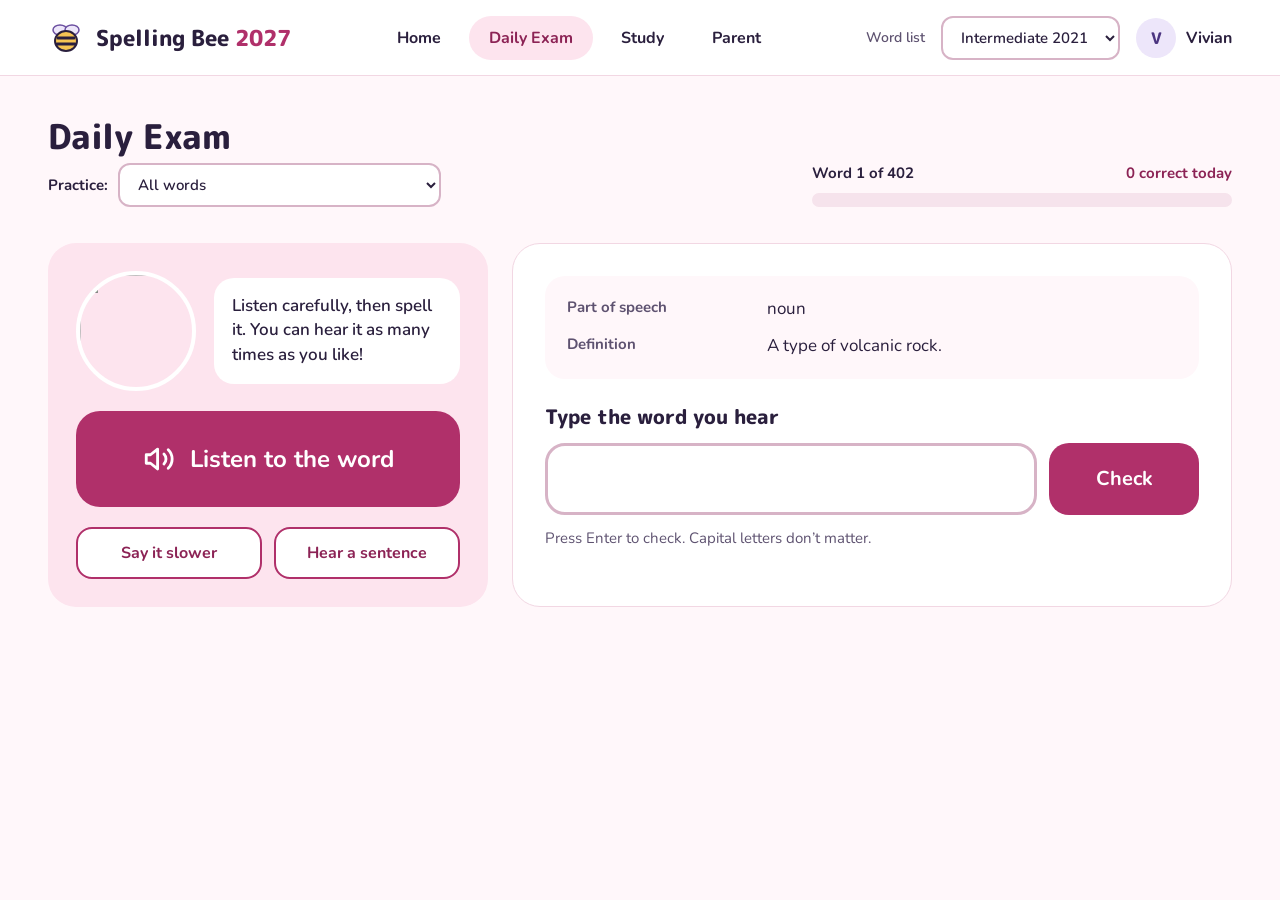
==== commit 13ed0be4: "Add files via upload" ====
--- a/game.html
+++ b/game.html
@@ -22,6 +22,7 @@
             <a href="index.html" data-nav="home">Home</a>
             <a href="game.html" data-nav="exam">Daily Exam</a>
             <a href="game.html?view=study" data-nav="study">Study</a>
+            <a href="parent.html" data-nav="parent">Parent</a>
         </nav>
         <div class="header-tools">
             <label for="word-list">Word list</label>
@@ -100,6 +101,7 @@
         <a href="index.html" data-nav="home"><svg width="24" height="24" viewBox="0 0 24 24" fill="none" stroke="currentColor" stroke-width="2" stroke-linejoin="round" aria-hidden="true"><path d="M3 11l9-7 9 7v9a1 1 0 0 1-1 1h-5v-6H9v6H4a1 1 0 0 1-1-1z"/></svg>Home</a>
         <a href="game.html" data-nav="exam"><svg width="24" height="24" viewBox="0 0 24 24" fill="none" stroke="currentColor" stroke-width="2" stroke-linecap="round" stroke-linejoin="round" aria-hidden="true"><path d="M11 5L6 9H3v6h3l5 4z"/><path d="M15.5 8.5a5 5 0 0 1 0 7"/></svg>Exam</a>
         <a href="game.html?view=study" data-nav="study"><svg width="24" height="24" viewBox="0 0 24 24" fill="none" stroke="currentColor" stroke-width="2" stroke-linejoin="round" aria-hidden="true"><path d="M4 5a2 2 0 0 1 2-2h13v16H6a2 2 0 0 0-2 2z"/><path d="M4 21V5M9 7h6"/></svg>Study</a>
+        <a href="parent.html" data-nav="parent"><svg width="24" height="24" viewBox="0 0 24 24" fill="none" stroke="currentColor" stroke-width="2" stroke-linecap="round" stroke-linejoin="round" aria-hidden="true"><rect x="3" y="5" width="18" height="16" rx="2"/><path d="M3 10h18M8 3v4M16 3v4"/></svg>Parent</a>
     </nav>
 
     <script>
@@ -230,8 +232,23 @@
                 feedback = `
                     <div class="feedback feedback-bad">
                         ${ICON_CROSS}
-                        <div style="flex-grow: 1"><p class="feedback-title">Not quite — you’ll get it next time.</p><p class="feedback-body">You typed “${SB.esc(exam.typed)}”. The spelling is <strong>${SB.esc(w.word.toUpperCase().split('').join('-'))}</strong>.</p></div>
+                        <div style="flex-grow: 1"><p class="feedback-title">Not quite — you’ll get it next time.</p><p class="feedback-body">You typed “${SB.esc(exam.typed)}”.</p></div>
                         <button type="button" class="next-btn" id="next-btn">Next word</button>
+                    </div>
+                    <div class="answer-card">
+                        <p class="answer-label">The correct spelling</p>
+                        <div class="answer-word-row">
+                            <p class="answer-word">${SB.esc(w.word)}</p>
+                            <button type="button" class="small-listen" id="hear-again-btn" aria-label="Listen to ${SB.esc(w.word)}">${ICON_SPEAKER_SM}Listen</button>
+                        </div>
+                        <p class="answer-letters">${SB.esc(w.word.toUpperCase().split('').join(' - '))}</p>
+                        ${w.pron || w.pos ? `<div class="meta-row">${w.pron ? `<span class="pron">${SB.esc(w.pron)}</span>` : ''}${w.pos ? `<span class="pos-tag">${SB.esc(w.pos)}</span>` : ''}</div>` : ''}
+                        ${w.alt ? `<p class="muted" style="font-size: 0.875rem">Also spelled: ${SB.esc(w.alt)}</p>` : ''}
+                        <dl class="answer-details">
+                            <dt>Meaning</dt>
+                            <dd>${SB.esc(w.def || 'No definition available.')}</dd>
+                            ${w.example ? `<dt>Sample sentence</dt><dd class="word-example">${SB.esc(w.example)}</dd>` : ''}
+                        </dl>
                     </div>`;
             } else if (exam.result === 'empty') {
                 feedback = `<div class="feedback feedback-info"><div>Type the word first, then press Check.</div></div>`;
@@ -279,6 +296,8 @@
                 e.preventDefault();
                 checkAnswer(w);
             });
+            const hearAgain = document.getElementById('hear-again-btn');
+            if (hearAgain) hearAgain.addEventListener('click', () => SB.playWord(w));
             const next = document.getElementById('next-btn');
             if (next) next.addEventListener('click', nextWord);
 
@@ -305,6 +324,12 @@
             } else {
                 exam.result = 'wrong';
                 progress.incorrectWordsCount[w.word] = (progress.incorrectWordsCount[w.word] || 0) + 1;
+                // Per-day record for the Parent page: which words were missed that day, and what was typed.
+                const day = progress.scores[today];
+                if (!day.wrong) day.wrong = {};
+                day.wrong[w.word] = (day.wrong[w.word] || 0) + 1;
+                progress.lastMissed[w.word] = today;
+                progress.lastTyped[w.word] = typed;
             }
             SB.saveProgress(progress);
             renderExam('next');
--- a/app.css
+++ b/app.css
@@ -252,6 +252,19 @@
 .feedback-bad .next-btn { background: var(--bad); }
 .feedback-info .next-btn { background: var(--lavender-ink); }
 .feedback svg { flex-shrink: 0; }
+.answer-card {
+    margin-top: 12px; padding: 20px 22px; border-radius: 20px;
+    background: var(--surface); border: 2px solid var(--bad-soft);
+    display: flex; flex-direction: column; gap: 10px;
+}
+.answer-label { font-size: 0.875rem; font-weight: 700; color: var(--muted); }
+.answer-word-row { display: flex; align-items: center; justify-content: space-between; gap: 12px; flex-wrap: wrap; }
+.answer-word { font-family: var(--font-display); font-weight: 800; font-size: 2rem; line-height: 1.1; overflow-wrap: anywhere; }
+.answer-letters { font-size: 1.125rem; font-weight: 700; letter-spacing: 0.06em; color: var(--primary-ink); overflow-wrap: anywhere; }
+.answer-details { margin: 4px 0 0; display: flex; flex-direction: column; gap: 6px; }
+.answer-details dt { font-size: 0.875rem; font-weight: 700; color: var(--muted); }
+.answer-details dd { margin: 0 0 6px; font-size: 1.0625rem; line-height: 1.5; }
+.answer-details dd.word-example { font-size: 1rem; }
 
 /* ---------- Study ---------- */
 .study-grid { display: grid; grid-template-columns: 250px minmax(0, 1fr) 280px; gap: 24px; align-items: start; }
@@ -377,7 +390,7 @@
     .study-grid .settings-col { grid-template-columns: minmax(0, 1fr); }
 
     .bottom-nav {
-        display: grid; grid-template-columns: repeat(3, minmax(0, 1fr));
+        display: grid; grid-template-columns: repeat(4, minmax(0, 1fr));
         position: fixed; left: 0; right: 0; bottom: 0; z-index: 5;
         padding: 6px 8px 14px; background: var(--surface); border-top: 1px solid var(--line);
     }
@@ -388,3 +401,71 @@
     }
     .bottom-nav a[aria-current="page"] { background: var(--primary-soft); color: var(--primary-ink); font-weight: 800; }
 }
+
+/* ---------- Parent ---------- */
+.tiles { display: grid; grid-template-columns: repeat(4, minmax(0, 1fr)); gap: 16px; }
+.tile { padding: 20px 22px; border-radius: 22px; background: var(--surface); border: 1px solid var(--line); display: flex; flex-direction: column; gap: 4px; }
+.tile-label { font-size: 0.875rem; font-weight: 700; color: var(--muted); }
+.tile-value { font-family: var(--font-display); font-weight: 800; font-size: 2rem; line-height: 1.1; }
+.tile-note { font-size: 0.875rem; color: var(--muted); }
+.parent-grid { display: grid; grid-template-columns: minmax(0, 1.4fr) minmax(0, 1fr); gap: 24px; align-items: start; }
+.panel { padding: 24px; display: flex; flex-direction: column; gap: 16px; }
+.panel h2 { font-size: 1.375rem; }
+.cal-head { display: flex; align-items: center; justify-content: space-between; gap: 12px; }
+.icon-btn {
+    width: 44px; height: 44px; border-radius: 12px; border: 2px solid var(--field-line);
+    background: var(--surface); color: var(--ink); display: flex; align-items: center; justify-content: center;
+}
+.icon-btn:hover { background: var(--primary-soft); }
+.cal { width: 100%; border-collapse: separate; border-spacing: 6px; table-layout: fixed; }
+.cal th { font-size: 0.8125rem; font-weight: 700; color: var(--muted); padding: 4px 0; }
+.cal td { padding: 0; }
+.cal-day {
+    width: 100%; min-height: 64px; padding: 6px; border-radius: 14px;
+    border: 2px solid transparent; background: var(--bg); color: var(--ink);
+    display: flex; flex-direction: column; align-items: center; justify-content: center; gap: 2px;
+}
+.cal-day .num { font-weight: 800; font-size: 1rem; }
+.cal-day .tag { font-size: 0.6875rem; font-weight: 700; display: flex; align-items: center; gap: 2px; }
+.cal-day.goal { background: var(--good-soft); color: var(--good); }
+.cal-day.done { background: var(--lavender); color: var(--lavender-ink); }
+.cal-day.missed { background: var(--bad-soft); color: var(--bad); }
+.cal-day.pending { background: var(--surface); border-color: var(--field-line); }
+.cal-day.future, .cal-day.none { background: transparent; color: var(--muted); }
+.cal-day.selected { border-color: var(--ink); }
+.cal-day:disabled { cursor: default; }
+.legend { display: flex; flex-wrap: wrap; gap: 14px; font-size: 0.875rem; }
+.legend span { display: inline-flex; align-items: center; gap: 6px; }
+.swatch { width: 16px; height: 16px; border-radius: 5px; display: inline-block; }
+.day-stats { display: grid; grid-template-columns: repeat(2, minmax(0, 1fr)); gap: 10px; margin: 0; }
+.day-stats div { padding: 12px 14px; border-radius: 14px; background: var(--bg); }
+.day-stats dt { font-size: 0.8125rem; font-weight: 700; color: var(--muted); }
+.day-stats dd { margin: 0; font-size: 1.25rem; font-weight: 800; }
+.status-pill { display: inline-flex; align-items: center; gap: 6px; padding: 4px 12px; border-radius: 999px; font-weight: 700; font-size: 0.9375rem; align-self: flex-start; }
+.status-pill.goal { background: var(--good-soft); color: var(--good); }
+.status-pill.done { background: var(--lavender); color: var(--lavender-ink); }
+.status-pill.missed { background: var(--bad-soft); color: var(--bad); }
+.status-pill.pending, .status-pill.none, .status-pill.future { background: var(--bg); color: var(--muted); }
+.plain-list { margin: 0; padding: 0; list-style: none; display: flex; flex-direction: column; gap: 6px; }
+.plain-list li { display: flex; justify-content: space-between; gap: 12px; padding: 8px 12px; border-radius: 10px; background: var(--bg); }
+.toolbar { display: flex; align-items: center; gap: 10px; flex-wrap: wrap; }
+.table-wrap { overflow-x: auto; }
+.data-table { width: 100%; border-collapse: collapse; font-size: 0.9375rem; }
+.data-table th, .data-table td { padding: 10px 12px; text-align: left; border-bottom: 1px solid var(--line); }
+.data-table th { font-size: 0.8125rem; color: var(--muted); font-weight: 700; }
+.data-table td.num, .data-table th.num { text-align: right; }
+.data-table td.word { font-weight: 800; font-family: var(--font-display); }
+.count-bar { display: inline-block; height: 8px; border-radius: 999px; background: var(--primary); vertical-align: middle; margin-left: 8px; }
+.btn-small { min-height: 44px; padding: 0 18px; font-size: 0.9375rem; }
+
+@media (max-width: 980px) {
+    .tiles { grid-template-columns: repeat(2, minmax(0, 1fr)); }
+    .parent-grid { grid-template-columns: minmax(0, 1fr); }
+}
+@media (max-width: 720px) {
+    .cal { border-spacing: 3px; }
+    .cal-day { min-height: 52px; padding: 4px 2px; border-radius: 10px; }
+    .cal-day .tag .tag-text { display: none; }
+    .cal-day .tag svg { width: 14px; height: 14px; }
+    .tile-value { font-size: 1.625rem; }
+}
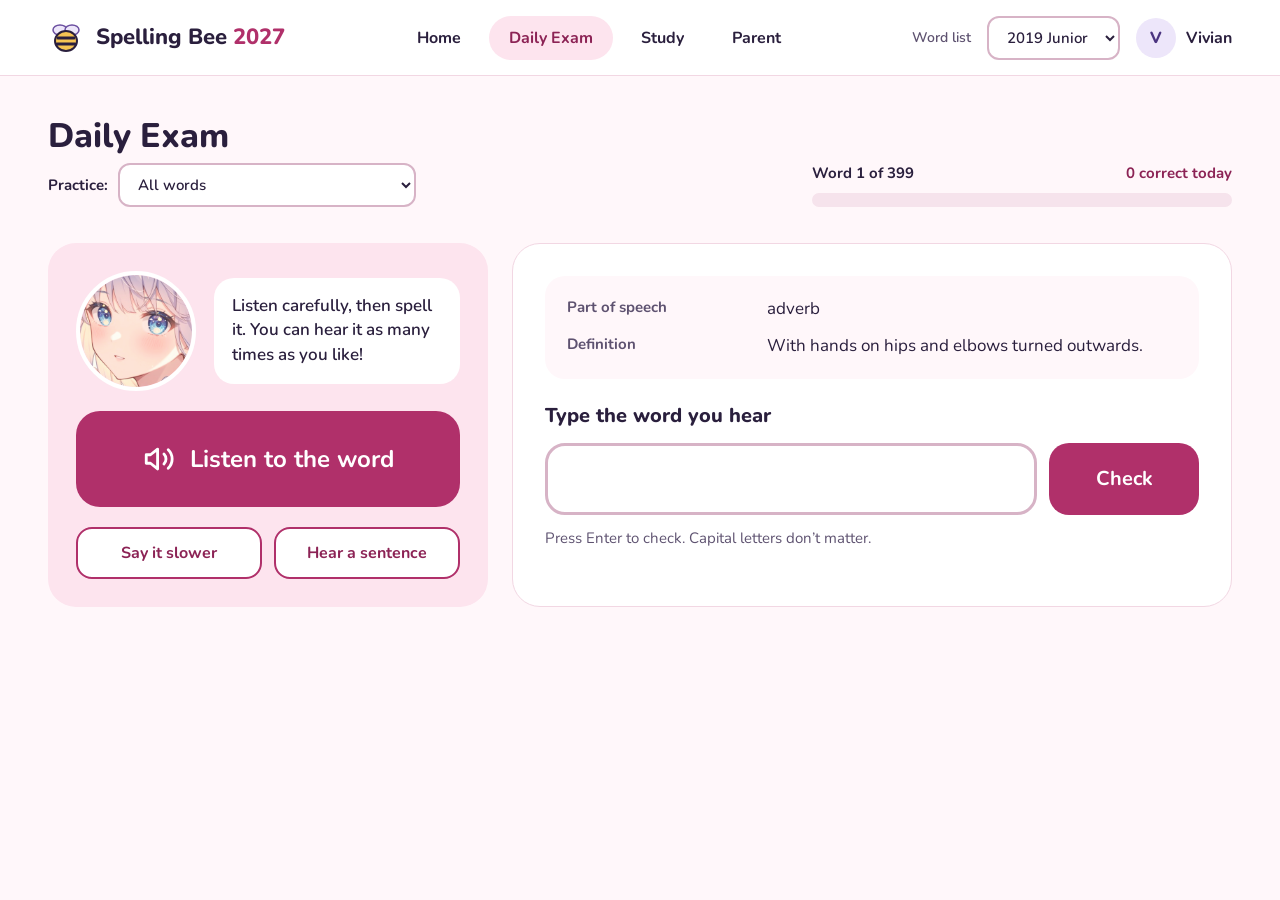
==== commit a33c1d67: "Add files via upload" ====
--- a/game.html
+++ b/game.html
@@ -145,7 +145,8 @@
         });
 
         // ===================== DAILY EXAM =====================
-        const exam = { pool: [], index: 0, result: null, typed: '', sessionCorrect: 0, label: '' };
+        // missed: the first try at this word was wrong, so the word must be retyped correctly before moving on.
+        const exam = { pool: [], index: 0, result: null, typed: '', missed: false, attempts: 0, sessionCorrect: 0, label: '' };
 
         function initExam() {
             const kingdom = parseInt(params.get('kingdom'), 10);
@@ -217,23 +218,17 @@
             }
 
             const w = exam.pool[exam.index];
-            const answered = exam.result === 'correct' || exam.result === 'wrong';
+            const answered = exam.result === 'correct';
+            const retrying = exam.missed && !answered;
             const score = SB.todayScore(progress);
 
-            let feedback = '';
-            if (exam.result === 'correct') {
-                feedback = `
-                    <div class="feedback feedback-good">
-                        ${ICON_CHECK}
-                        <div style="flex-grow: 1"><p class="feedback-title">Correct! Wonderful!</p><p class="feedback-body">${SB.esc(w.word)} is spelled ${SB.esc(w.word.toUpperCase().split('').join('-'))}.</p></div>
-                        <button type="button" class="next-btn" id="next-btn">Next word</button>
-                    </div>`;
-            } else if (exam.result === 'wrong') {
-                feedback = `
+            // While retrying, the correct word, meaning and example sit above the input so no scrolling is needed.
+            let retryPanel = '';
+            if (retrying) {
+                retryPanel = `
                     <div class="feedback feedback-bad">
                         ${ICON_CROSS}
-                        <div style="flex-grow: 1"><p class="feedback-title">Not quite — you’ll get it next time.</p><p class="feedback-body">You typed “${SB.esc(exam.typed)}”.</p></div>
-                        <button type="button" class="next-btn" id="next-btn">Next word</button>
+                        <div style="flex-grow: 1"><p class="feedback-title">${exam.attempts > 1 ? 'Still not quite — try again.' : 'Not quite — let’s fix it.'}</p><p class="feedback-body">You typed “${SB.esc(exam.typed)}”. Study the correct spelling, then type it again below.</p></div>
                     </div>
                     <div class="answer-card">
                         <p class="answer-label">The correct spelling</p>
@@ -250,10 +245,20 @@
                             ${w.example ? `<dt>Sample sentence</dt><dd class="word-example">${SB.esc(w.example)}</dd>` : ''}
                         </dl>
                     </div>`;
+            }
+
+            let feedback = '';
+            if (exam.result === 'correct') {
+                feedback = `
+                    <div class="feedback feedback-good">
+                        ${ICON_CHECK}
+                        <div style="flex-grow: 1"><p class="feedback-title">${exam.missed ? 'That’s it! Now you’ve got it.' : 'Correct! Wonderful!'}</p><p class="feedback-body">${SB.esc(w.word)} is spelled ${SB.esc(w.word.toUpperCase().split('').join('-'))}.</p></div>
+                        <button type="button" class="next-btn" id="next-btn">Next word</button>
+                    </div>`;
             } else if (exam.result === 'empty') {
                 feedback = `<div class="feedback feedback-info"><div>Type the word first, then press Check.</div></div>`;
             }
-            if (exam.result === 'correct' && score.correct === GOAL) {
+            if (exam.result === 'correct' && !exam.missed && score.correct === GOAL) {
                 feedback += `<div class="celebrate" style="margin-top: 12px">You reached today’s goal of ${GOAL} words! Amazing job, Vivian!</div>`;
             }
 
@@ -275,10 +280,10 @@
                         </div>
                     </section>
 
-                    <section class="card spell-panel" aria-label="Spell the word">
-                        <dl class="clues">${clues.join('')}</dl>
+                    <section class="card spell-panel" id="spell-panel" aria-label="Spell the word">
+                        ${retrying ? `<div aria-live="polite" style="display: flex; flex-direction: column; gap: 16px">${retryPanel}</div>` : `<dl class="clues">${clues.join('')}</dl>`}
                         <form class="spell-form" id="spell-form" novalidate>
-                            <label for="answer">Type the word you hear</label>
+                            <label for="answer">${retrying ? 'Now type the correct spelling' : 'Type the word you hear'}</label>
                             <div class="spell-row">
                                 <input class="spell-input" id="answer" type="text" autocomplete="off" autocapitalize="off" autocorrect="off" spellcheck="false" aria-describedby="answer-tip"${answered ? ' disabled' : ''} value="${answered ? SB.esc(exam.typed) : ''}">
                                 <button type="submit" class="check-btn"${answered ? ' disabled' : ''}>Check</button>
@@ -302,6 +307,11 @@
             if (next) next.addEventListener('click', nextWord);
 
             if (focusTarget === 'next' && next) next.focus();
+            else if (focusTarget === 'retry') {
+                // On stacked (phone/tablet) layouts the listen panel sits above; bring the answer and input into view.
+                document.getElementById('spell-panel').scrollIntoView({ block: 'start' });
+                document.getElementById('answer').focus({ preventScroll: true });
+            }
             else if (focusTarget === 'answer') document.getElementById('answer').focus();
         }
 
@@ -312,17 +322,28 @@
                 renderExam('answer');
                 return;
             }
+            exam.typed = typed;
+            exam.attempts++;
+            const isRight = typed.toLowerCase() === w.word.toLowerCase();
+
+            // Retries after a miss don't change the score; only the first try counts.
+            if (exam.missed) {
+                exam.result = isRight ? 'correct' : 'wrong';
+                renderExam(isRight ? 'next' : 'retry');
+                return;
+            }
+
             const today = SB.todayKey();
             if (!progress.scores[today]) progress.scores[today] = { correct: 0, total: 0 };
             progress.scores[today].total++;
-            exam.typed = typed;
-            if (typed.toLowerCase() === w.word.toLowerCase()) {
+            if (isRight) {
                 exam.result = 'correct';
                 exam.sessionCorrect++;
                 progress.scores[today].correct++;
                 progress.correctWords[w.word] = (progress.correctWords[w.word] || 0) + 1;
             } else {
                 exam.result = 'wrong';
+                exam.missed = true;
                 progress.incorrectWordsCount[w.word] = (progress.incorrectWordsCount[w.word] || 0) + 1;
                 // Per-day record for the Parent page: which words were missed that day, and what was typed.
                 const day = progress.scores[today];
@@ -332,13 +353,15 @@
                 progress.lastTyped[w.word] = typed;
             }
             SB.saveProgress(progress);
-            renderExam('next');
+            renderExam(isRight ? 'next' : 'retry');
         }
 
         function nextWord() {
             exam.index++;
             exam.result = null;
             exam.typed = '';
+            exam.missed = false;
+            exam.attempts = 0;
             renderExam('answer');
         }
 
--- a/app.css
+++ b/app.css
@@ -20,7 +20,7 @@
     --bad: #8E1E17;
     --bad-soft: #FDECEA;
     --track: #F6E3EC;
-    --font-display: 'M PLUS Rounded 1c', 'Nunito', system-ui, sans-serif;
+    --font-display: 'Nunito', system-ui, sans-serif;
     --font-body: 'Nunito', system-ui, sans-serif;
 }
 
@@ -430,6 +430,7 @@
 .cal-day.goal { background: var(--good-soft); color: var(--good); }
 .cal-day.done { background: var(--lavender); color: var(--lavender-ink); }
 .cal-day.missed { background: var(--bad-soft); color: var(--bad); }
+.cal-day.partial { background: var(--honey-soft); color: #5A3E00; }
 .cal-day.pending { background: var(--surface); border-color: var(--field-line); }
 .cal-day.future, .cal-day.none { background: transparent; color: var(--muted); }
 .cal-day.selected { border-color: var(--ink); }
@@ -445,6 +446,7 @@
 .status-pill.goal { background: var(--good-soft); color: var(--good); }
 .status-pill.done { background: var(--lavender); color: var(--lavender-ink); }
 .status-pill.missed { background: var(--bad-soft); color: var(--bad); }
+.status-pill.partial { background: var(--honey-soft); color: #5A3E00; }
 .status-pill.pending, .status-pill.none, .status-pill.future { background: var(--bg); color: var(--muted); }
 .plain-list { margin: 0; padding: 0; list-style: none; display: flex; flex-direction: column; gap: 6px; }
 .plain-list li { display: flex; justify-content: space-between; gap: 12px; padding: 8px 12px; border-radius: 10px; background: var(--bg); }
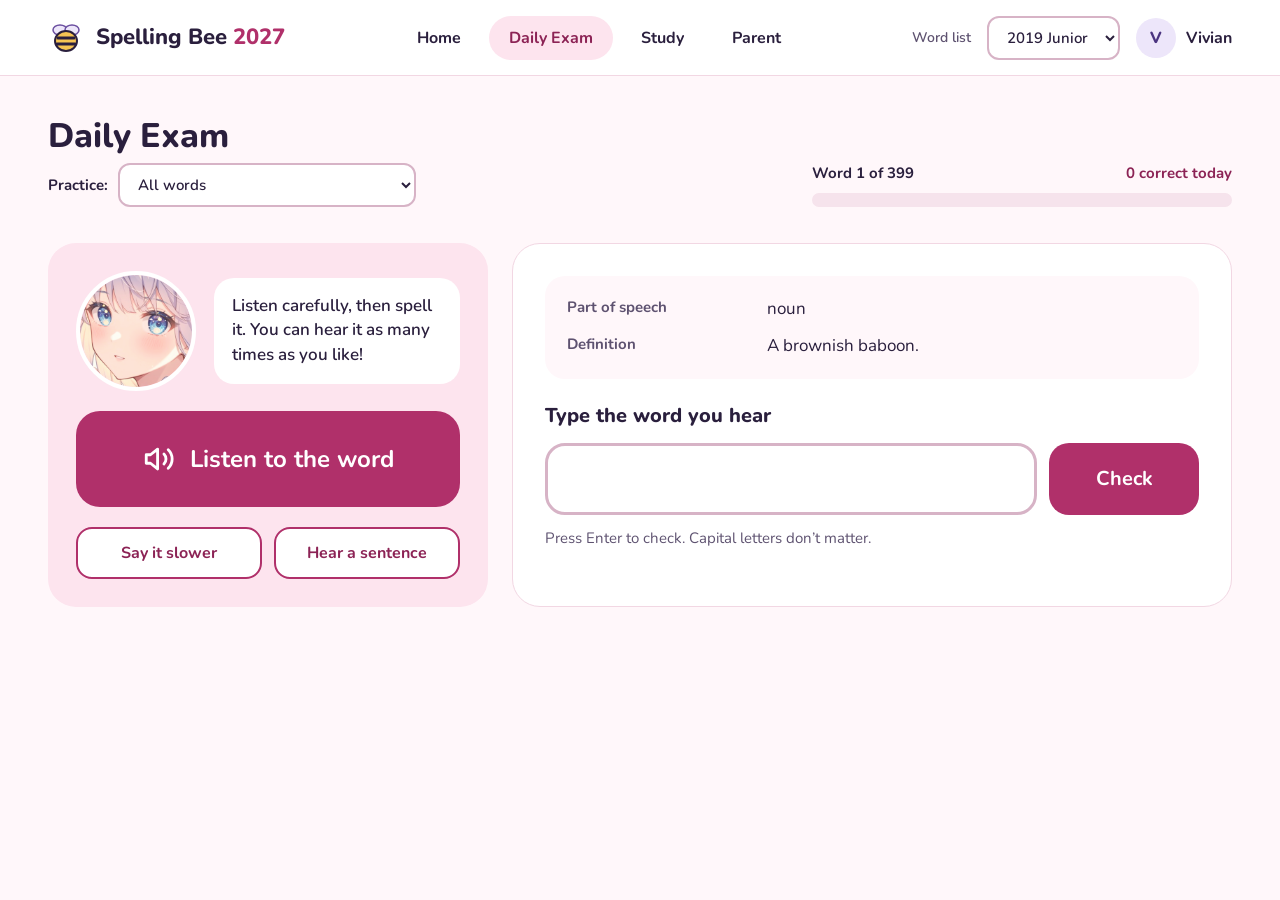
==== commit 77737340: "Add files via upload" ====
--- a/game.html
+++ b/game.html
@@ -333,6 +333,8 @@
                 return;
             }
 
+            // Re-read before saving so a tab left open from an earlier day can't overwrite newer records.
+            progress = SB.getProgress();
             const today = SB.todayKey();
             if (!progress.scores[today]) progress.scores[today] = { correct: 0, total: 0 };
             progress.scores[today].total++;
@@ -353,6 +355,7 @@
                 progress.lastTyped[w.word] = typed;
             }
             SB.saveProgress(progress);
+            SB.recordAnswer(w.word, isRight, typed);
             renderExam(isRight ? 'next' : 'retry');
         }
 
@@ -437,6 +440,7 @@
             cards.querySelectorAll('[data-listen]').forEach(b => b.addEventListener('click', () => SB.playWord(WORDS[b.dataset.listen])));
             cards.querySelectorAll('[data-star]').forEach(b => b.addEventListener('click', () => {
                 const w = WORDS[b.dataset.star];
+                progress = SB.getProgress();
                 if (progress.starred[w.word]) delete progress.starred[w.word];
                 else progress.starred[w.word] = true;
                 SB.saveProgress(progress);
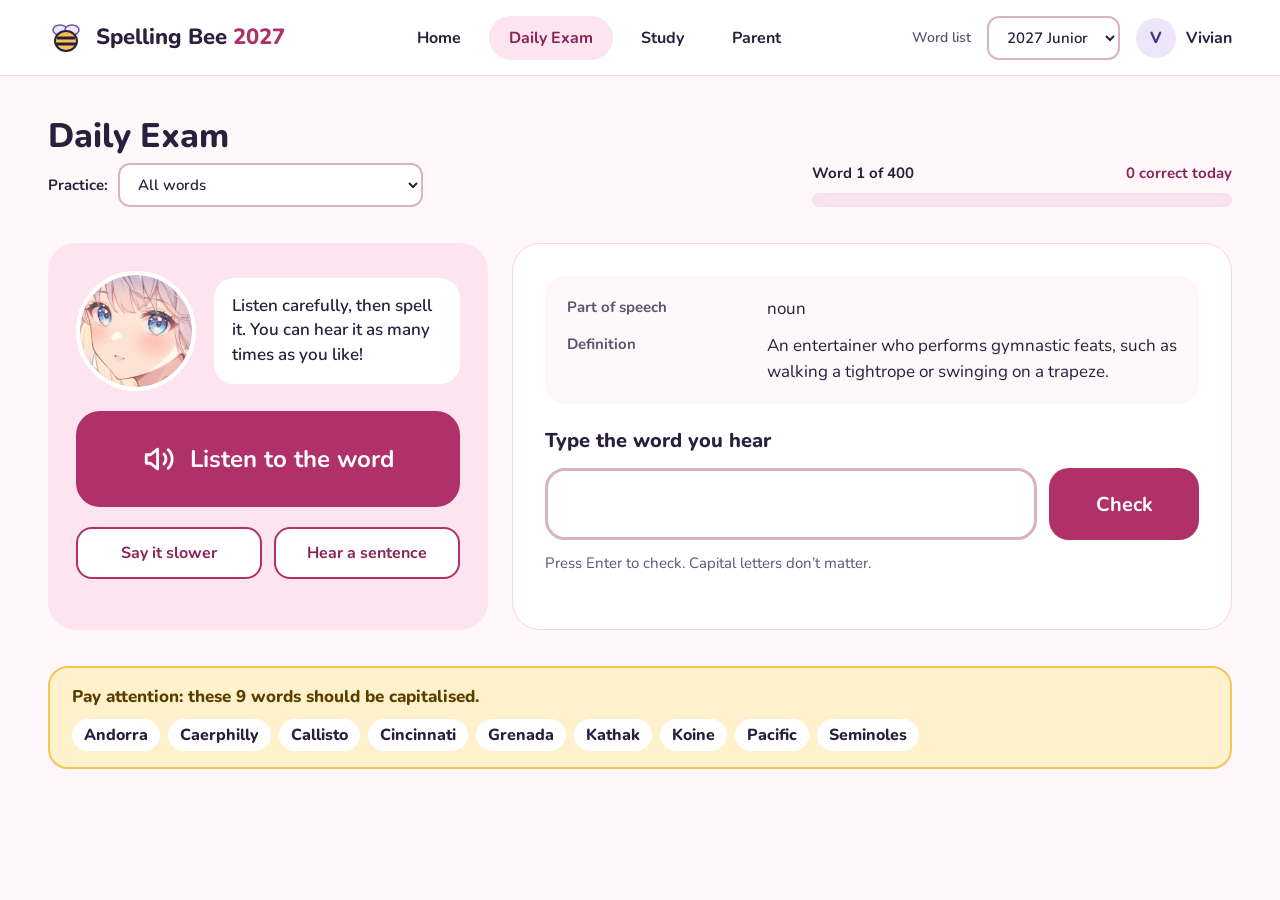
==== commit 72b44df5: "Add files via upload" ====
--- a/game.html
+++ b/game.html
@@ -133,6 +133,7 @@
         SB.loadWords().then(data => {
             WORDS = data.words;
             GOAL = data.goal;
+            SB.showCapsNotice(WORDS);
             for (let g = 1; g <= data.totalGroups; g++) {
                 const list = WORDS.filter(w => w.group === g);
                 if (list.length) GROUPS.push({ n: g, words: list, range: `${list[0].word} to ${list[list.length - 1].word}` });
--- a/app.css
+++ b/app.css
@@ -335,6 +335,18 @@
 .celebrate {
     display: flex; align-items: center; gap: 16px; padding: 18px 22px; border-radius: 20px;
     background: var(--honey-soft); color: #5A3E00; font-weight: 700; font-size: 1.125rem;
+}
+
+/* ---------- Capital-letter notice ---------- */
+.notice {
+    padding: 16px 22px; border-radius: 20px; border: 2px solid var(--honey);
+    background: var(--honey-soft); color: #5A3E00; display: flex; flex-direction: column; gap: 10px;
+}
+.notice-title { font-weight: 800; font-size: 1.0625rem; }
+.notice-words { list-style: none; margin: 0; padding: 0; display: flex; flex-wrap: wrap; gap: 8px; }
+.notice-words li {
+    padding: 4px 12px; border-radius: 999px; background: var(--surface);
+    font-family: var(--font-display); font-weight: 800; color: var(--ink);
 }
 
 /* ---------- Bottom nav (phones) ---------- */
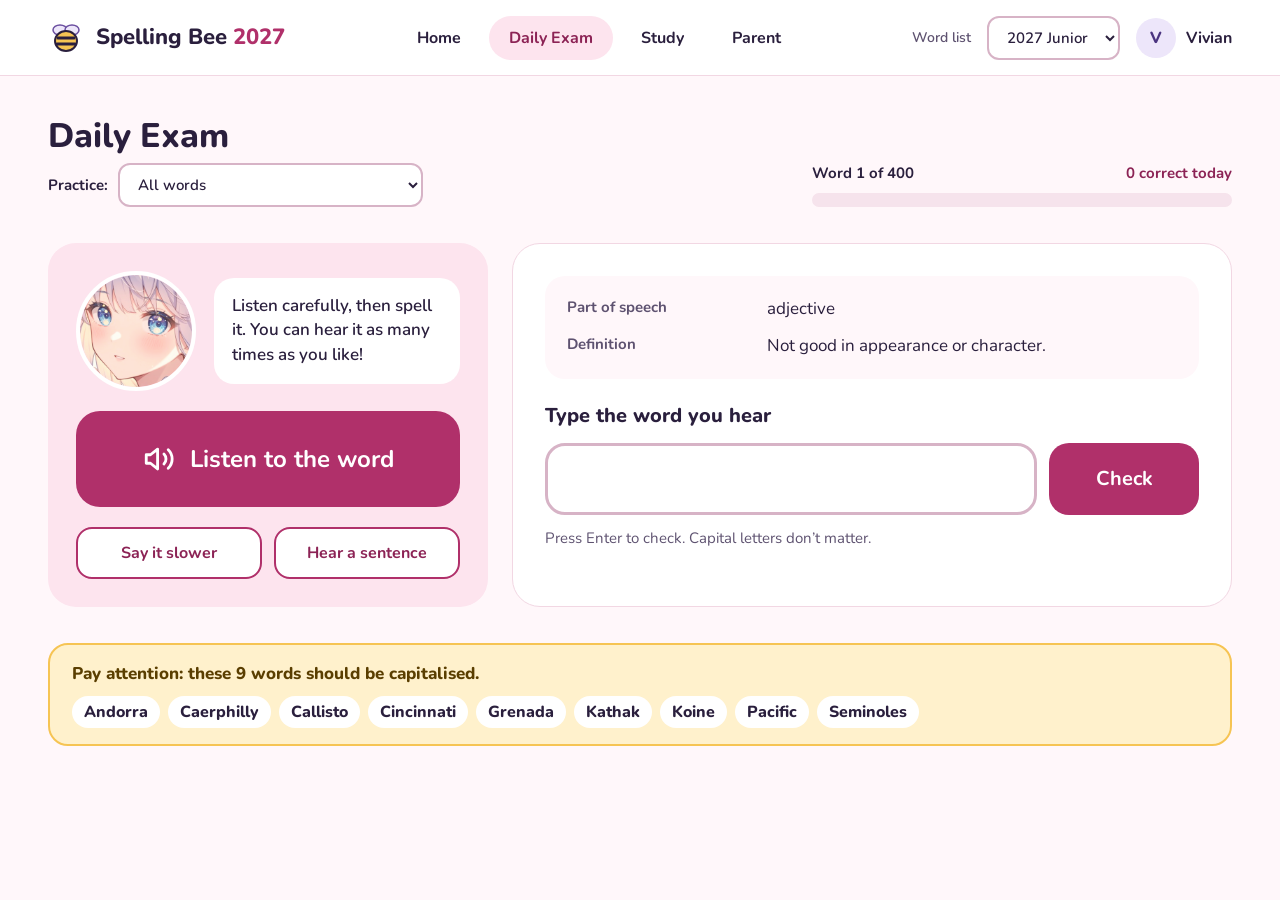
==== commit 8a7a38d4: "Add files via upload" ====
--- a/game.html
+++ b/game.html
@@ -87,6 +87,10 @@
                     <div>
                         <label class="setting-label" for="voice-speed">Voice speed: <span id="voice-speed-value">0.8×</span></label>
                         <input class="range" id="voice-speed" type="range" min="0.5" max="1.2" step="0.1" value="0.8">
+                    </div>
+                    <div>
+                        <label class="setting-label" for="voice-name">Voice</label>
+                        <select class="select" id="voice-name" style="width: 100%"></select>
                     </div>
                 </section>
                 <section class="tip" aria-label="Tip from Professor Lexi">
@@ -487,6 +491,28 @@
                 sync();
             });
             speed.addEventListener('change', () => SB.speak('This is my reading speed.', s.voiceRate));
+
+            // Voices differ by device and browser, and load after the page in Chrome.
+            const voiceSelect = document.getElementById('voice-name');
+            const fillVoices = () => {
+                const voices = SB.englishVoices();
+                if (!voices.length) {
+                    voiceSelect.innerHTML = '<option value="">Device default</option>';
+                    return;
+                }
+                const auto = SB.getSettings().voiceName ? null : SB.bestVoice();
+                voiceSelect.innerHTML = `<option value="">Automatic${auto ? ` (${SB.esc(auto.name)})` : ''}</option>` +
+                    voices.map(v => `<option value="${SB.esc(v.name)}"${v.name === s.voiceName ? ' selected' : ''}>${SB.esc(v.name)} · ${SB.esc(v.lang)}</option>`).join('');
+            };
+            if ('speechSynthesis' in window) {
+                fillVoices();
+                window.speechSynthesis.addEventListener('voiceschanged', fillVoices);
+            }
+            voiceSelect.addEventListener('change', () => {
+                s.voiceName = voiceSelect.value;
+                SB.saveSettings(s);
+                SB.speak('premature', s.voiceRate);
+            });
             sync();
         }
     </script>
